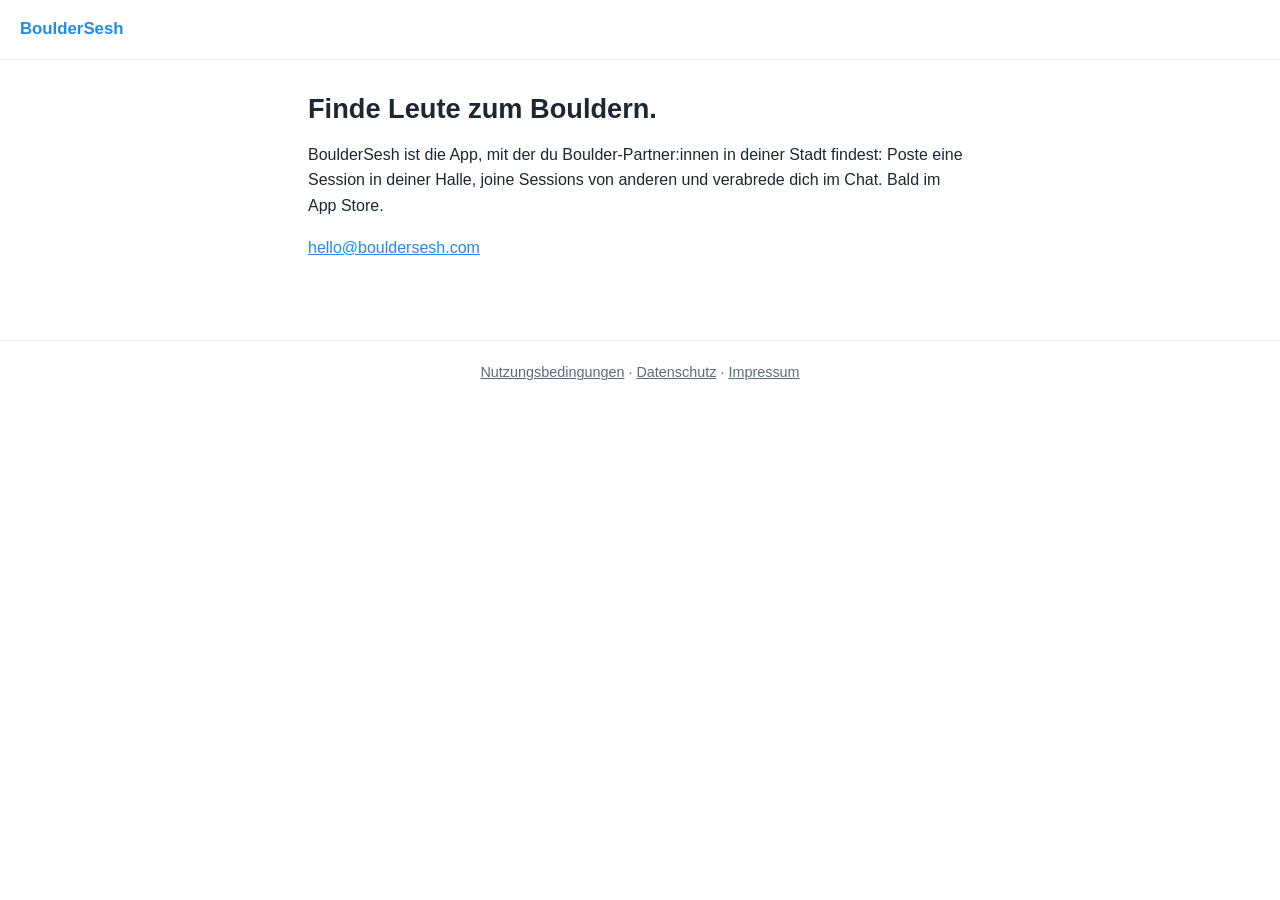
==== index.html @ 6c5e51ca "BoulderSesh Website: Landing + Terms/Privacy/Impressum Quelle: website/-Ordner im (privaten) App-Rep" ====
<!doctype html>
<html lang="de">
<head>
  <meta charset="utf-8">
  <meta name="viewport" content="width=device-width, initial-scale=1">
  <title>BoulderSesh – Finde Leute zum Bouldern</title>
  <meta name="description" content="BoulderSesh ist die App, mit der du Boulder-Partner:innen in deiner Stadt findest: Sessions posten, joinen, quatschen, bouldern.">
  <link rel="stylesheet" href="style.css">
</head>
<body>
  <header class="site"><a href="/">BoulderSesh</a></header>
  <main>
    <h1>Finde Leute zum Bouldern.</h1>
    <p>BoulderSesh ist die App, mit der du Boulder-Partner:innen in deiner Stadt
    findest: Poste eine Session in deiner Halle, joine Sessions von anderen und
    verabrede dich im Chat. Bald im App&nbsp;Store.</p>
    <p><a href="mailto:hello@bouldersesh.com">hello@bouldersesh.com</a></p>
  </main>
  <footer class="site">
    <a href="/terms">Nutzungsbedingungen</a> ·
    <a href="/privacy">Datenschutz</a> ·
    <a href="/impressum">Impressum</a>
  </footer>
</body>
</html>
---- style.css ----
/* BoulderSesh – Rechtstexte & Landing. Bewusst schlicht: schnelle Ladezeit,
   keine externen Ressourcen, lesbar auf dem Handy (Links werden aus der App
   im In-App-Browser geöffnet). */
:root {
  --blue: #208aef;
  --ink: #1c2733;
  --muted: #5b6b7b;
  --bg: #ffffff;
  --rule: #e4eaf0;
}
@media (prefers-color-scheme: dark) {
  :root {
    --ink: #e8eef4;
    --muted: #9fb0c0;
    --bg: #10171f;
    --rule: #263340;
  }
}
* { box-sizing: border-box; }
body {
  margin: 0;
  font-family: -apple-system, BlinkMacSystemFont, "Segoe UI", Roboto, sans-serif;
  color: var(--ink);
  background: var(--bg);
  line-height: 1.6;
}
main {
  max-width: 44rem;
  margin: 0 auto;
  padding: 2rem 1.25rem 4rem;
}
header.site {
  border-bottom: 1px solid var(--rule);
  padding: 1rem 1.25rem;
}
header.site a {
  color: var(--blue);
  text-decoration: none;
  font-weight: 700;
  font-size: 1.05rem;
}
h1 { font-size: 1.7rem; line-height: 1.25; margin: 0 0 0.25rem; }
h2 { font-size: 1.15rem; margin: 2rem 0 0.5rem; }
h3 { font-size: 1rem; margin: 1.5rem 0 0.25rem; }
p.updated { color: var(--muted); font-size: 0.9rem; margin-top: 0; }
a { color: var(--blue); }
ul { padding-left: 1.25rem; }
footer.site {
  border-top: 1px solid var(--rule);
  color: var(--muted);
  font-size: 0.9rem;
  padding: 1.25rem;
  text-align: center;
}
footer.site a { color: var(--muted); }
.placeholder {
  background: rgba(255, 200, 0, 0.25);
  padding: 0 0.2em;
  border-radius: 3px;
}
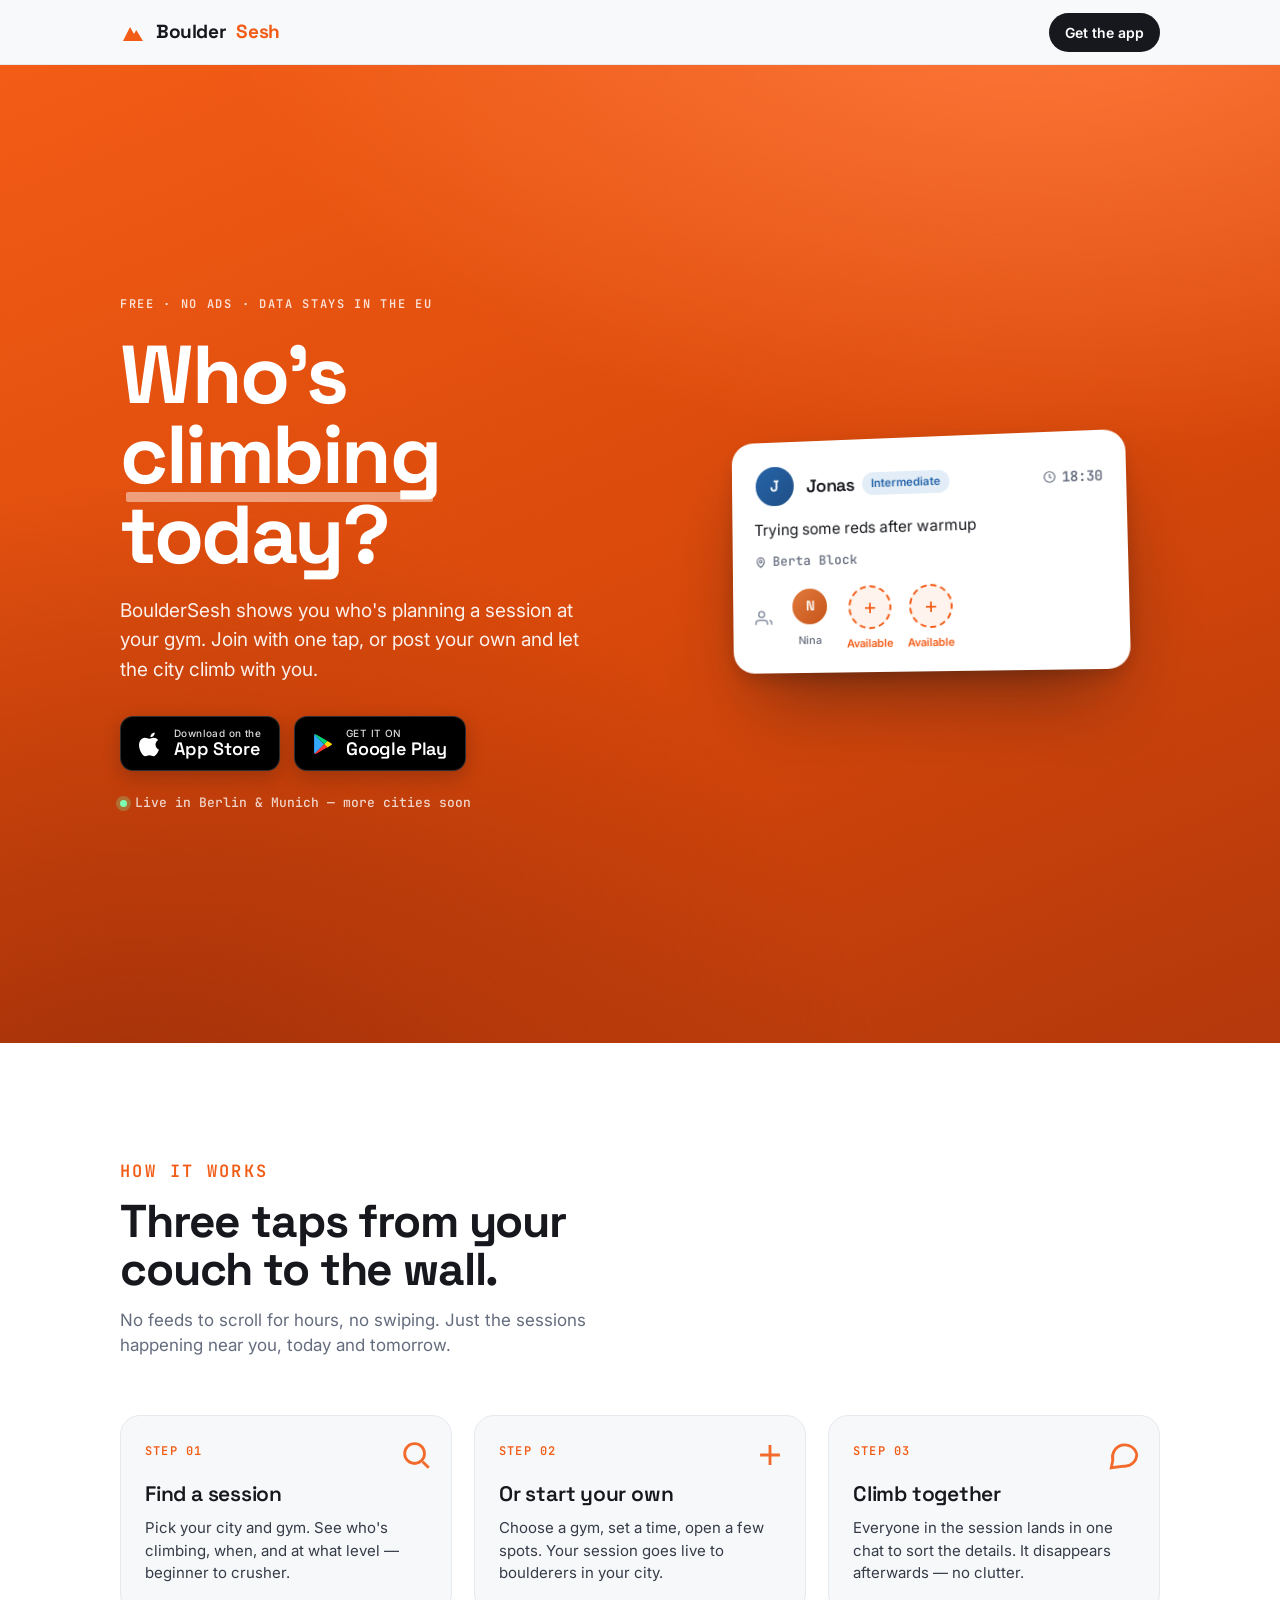
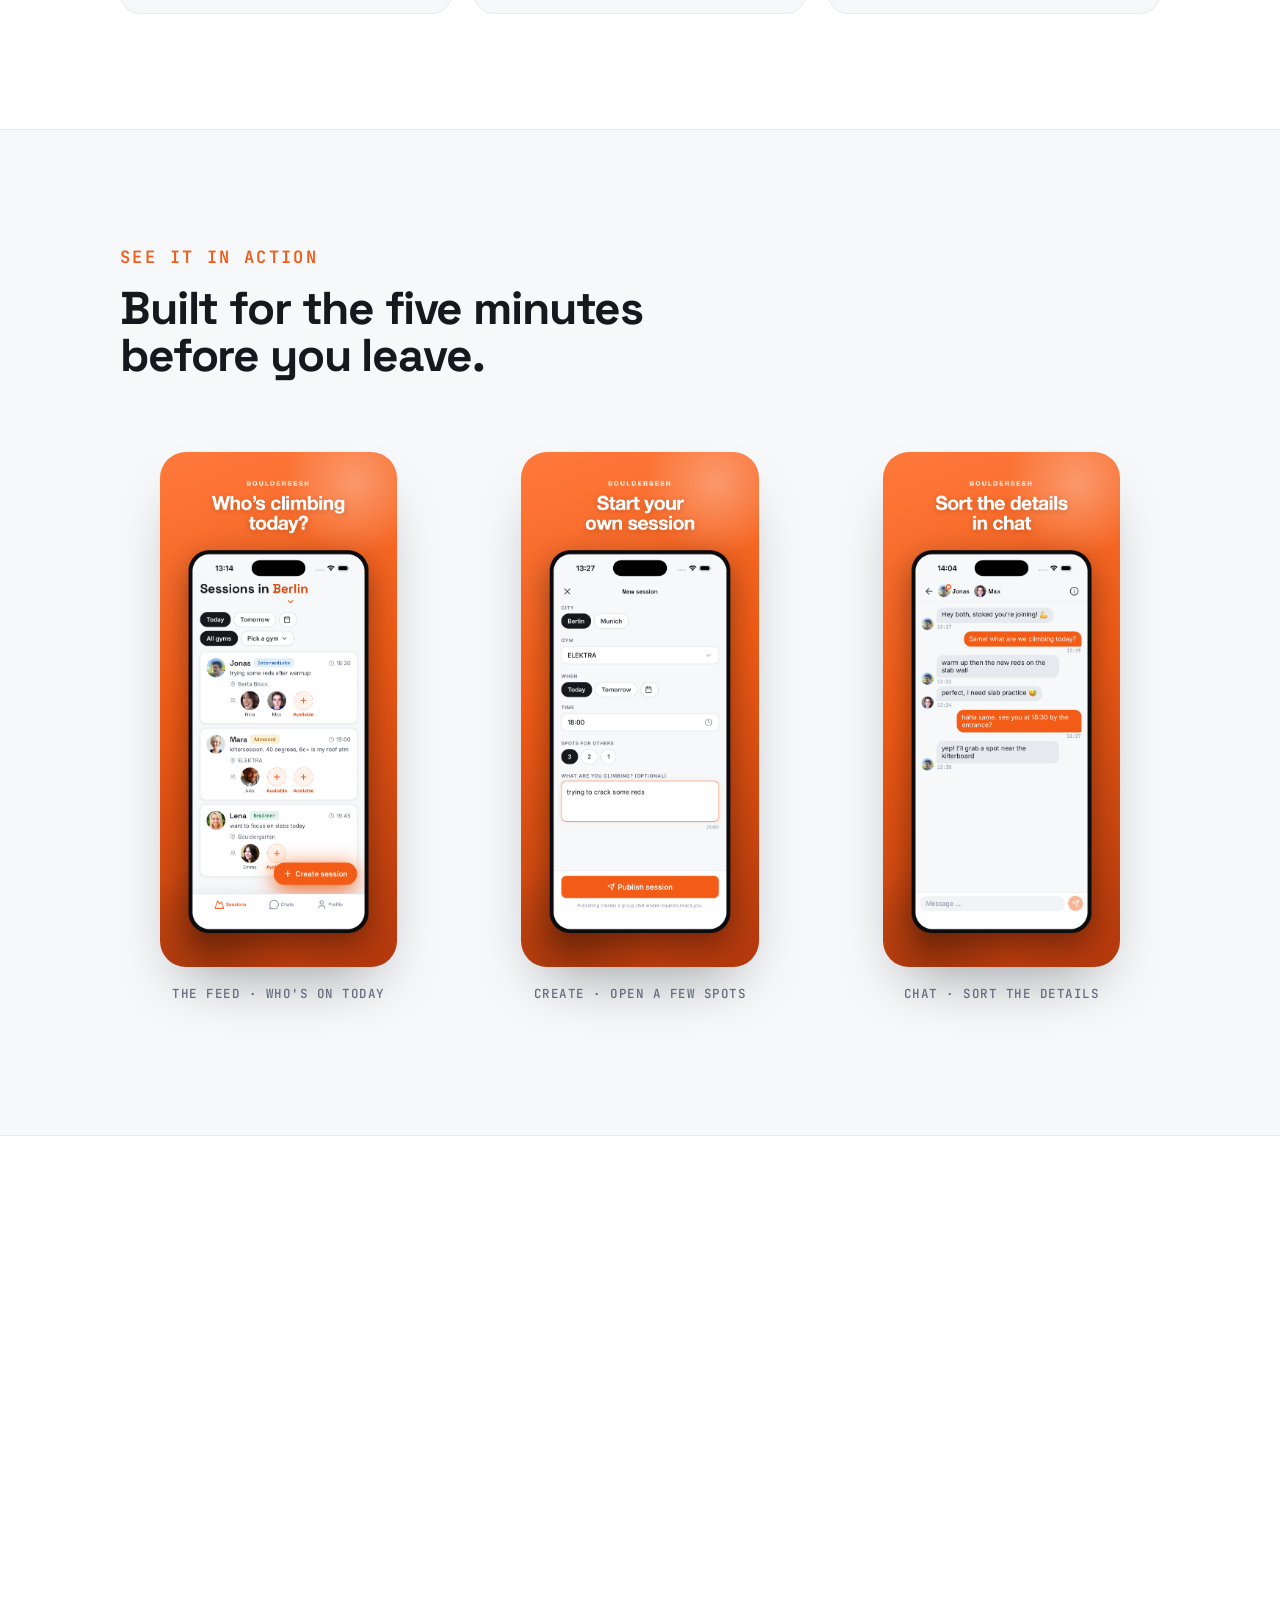
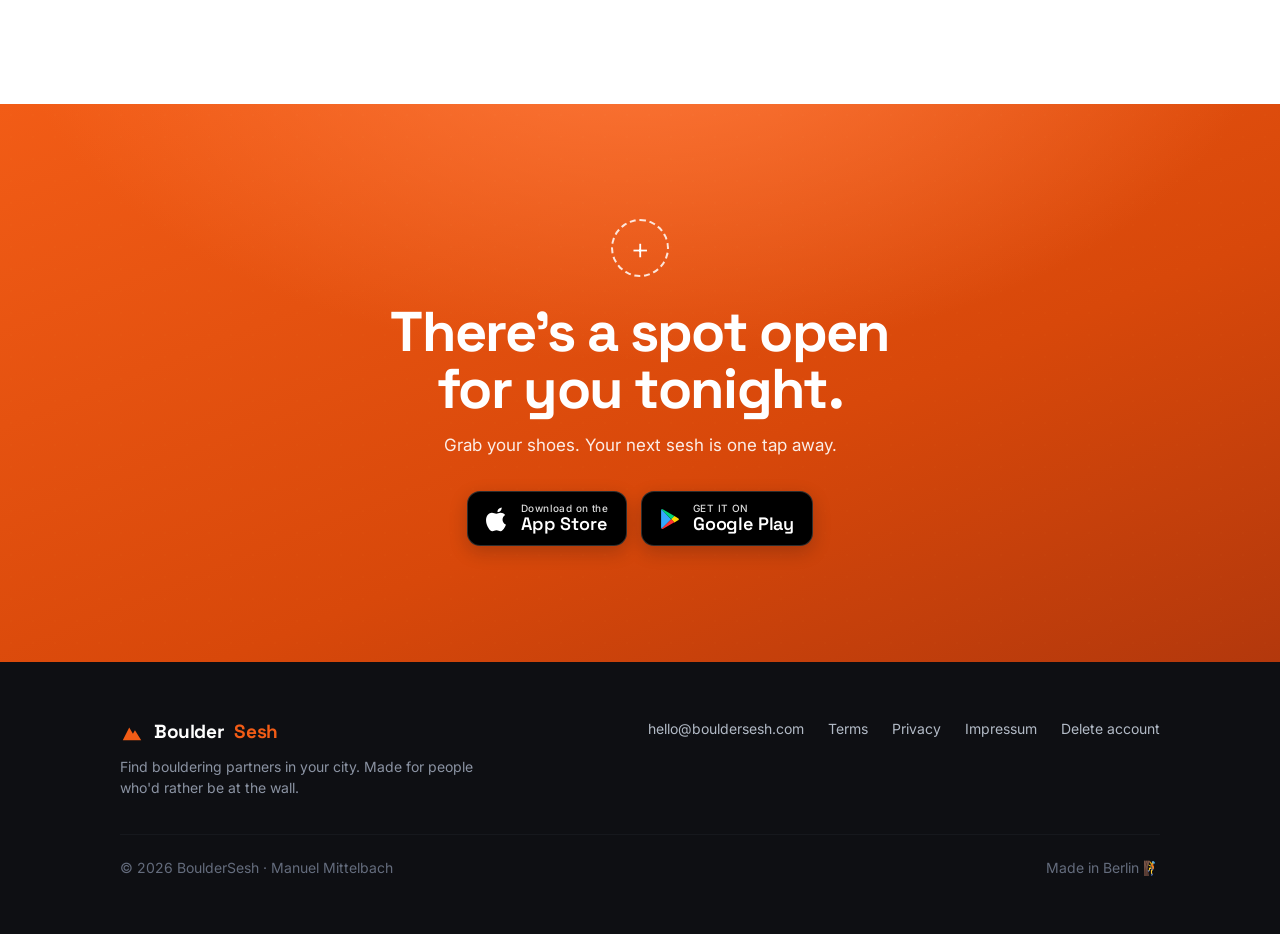
==== commit aecb7328: "feat: neue Landing-Page mit App-Store- & Play-Store-Links Überarbeitete Startseite auf Basis des Bou" ====
--- a/index.html
+++ b/index.html
@@ -1,25 +1,668 @@
 <!doctype html>
-<html lang="de">
+<html lang="en">
 <head>
   <meta charset="utf-8">
   <meta name="viewport" content="width=device-width, initial-scale=1">
-  <title>BoulderSesh – Finde Leute zum Bouldern</title>
-  <meta name="description" content="BoulderSesh ist die App, mit der du Boulder-Partner:innen in deiner Stadt findest: Sessions posten, joinen, quatschen, bouldern.">
-  <link rel="stylesheet" href="style.css">
+  <title>BoulderSesh — Who's climbing today?</title>
+  <meta name="description" content="BoulderSesh connects you with boulderers in your city. See who's climbing at your gym, join with one tap, or start your own session. Free, no ads, data stays in the EU.">
+  <meta name="theme-color" content="#f25c16">
+  <link rel="icon" href="/img/icon.png" type="image/png">
+  <link rel="apple-touch-icon" href="/img/icon.png">
+
+  <!-- Open Graph / social -->
+  <meta property="og:type" content="website">
+  <meta property="og:title" content="BoulderSesh — Who's climbing today?">
+  <meta property="og:description" content="Find bouldering sessions in your city and climb together. Free, no ads, data stays in the EU.">
+  <meta property="og:url" content="https://bouldersesh.com">
+  <meta property="og:image" content="https://bouldersesh.com/img/icon.png">
+  <meta name="twitter:card" content="summary">
+
+  <link rel="preconnect" href="https://fonts.googleapis.com">
+  <link rel="preconnect" href="https://fonts.gstatic.com" crossorigin>
+  <link href="https://fonts.googleapis.com/css2?family=Space+Grotesk:wght@400;500;600;700&family=Inter:wght@400;500;600;700&family=JetBrains+Mono:wght@500;600;700&display=swap" rel="stylesheet">
+
+  <style>
+    /* ======================================================================
+       BoulderSesh — landing page
+       Palette, type and the "open spot" motif are pulled straight from the
+       app's design system (Send Orange + cool graphite Rock neutrals,
+       Space Grotesk / Inter / JetBrains Mono). The signature is the dashed
+       circle — the Available spot in a session — the one that's waiting
+       for you.
+       ====================================================================== */
+
+    :root {
+      /* Brand — Send Orange */
+      --brand:        #f25c16;
+      --brand-hover:  #d8480a;
+      --brand-press:  #b3380c;
+      --brand-soft:   #fff4ed;
+
+      /* Rock neutrals */
+      --rock-0:   #ffffff;
+      --rock-25:  #f7f8fa;
+      --rock-50:  #f1f3f6;
+      --rock-100: #e6e9ee;
+      --rock-200: #d3d8e0;
+      --rock-300: #b2bac6;
+      --rock-400: #8b93a3;
+      --rock-500: #646c7d;
+      --rock-700: #353b47;
+      --rock-900: #16181d;
+      --rock-950: #0e0f13;
+
+      /* Grade bands (used as data, not candy) */
+      --beginner-surface:     #e3f3ec; --beginner-ink:     #1f7a52;
+      --intermediate-surface: #e2edf7; --intermediate-ink: #2664a8;
+      --advanced-surface:     #fde6d6; --advanced-ink:     #b3490f;
+
+      --text-strong: var(--rock-900);
+      --text-body:   var(--rock-700);
+      --text-muted:  var(--rock-500);
+
+      --font-display: "Space Grotesk", system-ui, sans-serif;
+      --font-ui:      "Inter", system-ui, -apple-system, "Segoe UI", Roboto, sans-serif;
+      --font-mono:    "JetBrains Mono", ui-monospace, "SF Mono", Menlo, monospace;
+
+      --maxw: 1120px;
+      --ease: cubic-bezier(.22, 1, .36, 1);
+    }
+
+    * { box-sizing: border-box; }
+
+    html { scroll-behavior: smooth; }
+    @media (prefers-reduced-motion: reduce) { html { scroll-behavior: auto; } }
+
+    body {
+      margin: 0;
+      font-family: var(--font-ui);
+      color: var(--text-body);
+      background: var(--rock-0);
+      line-height: 1.5;
+      overflow-x: hidden;
+      -webkit-font-smoothing: antialiased;
+      text-rendering: optimizeLegibility;
+    }
+
+    a { color: inherit; }
+
+    :focus-visible {
+      outline: 3px solid var(--brand);
+      outline-offset: 3px;
+      border-radius: 4px;
+    }
+
+    .wrap {
+      width: 100%;
+      max-width: var(--maxw);
+      margin-inline: auto;
+      padding-inline: clamp(20px, 5vw, 40px);
+    }
+
+    /* mono eyebrow label */
+    .eyebrow {
+      font-family: var(--font-mono);
+      font-weight: 600;
+      font-size: 12px;
+      letter-spacing: 0.14em;
+      text-transform: uppercase;
+    }
+
+    /* ---------------------------------------------------------------- Header */
+    .site-header {
+      position: sticky; top: 0; z-index: 50;
+      background: rgba(247, 248, 250, 0.82);
+      backdrop-filter: saturate(140%) blur(12px);
+      -webkit-backdrop-filter: saturate(140%) blur(12px);
+      border-bottom: 1px solid var(--rock-100);
+    }
+    .site-header .wrap {
+      display: flex; align-items: center; justify-content: space-between;
+      height: 64px;
+    }
+    .brand-mark {
+      display: inline-flex; align-items: center; gap: 10px;
+      font-family: var(--font-display); font-weight: 700;
+      font-size: 19px; letter-spacing: -0.02em;
+      color: var(--text-strong); text-decoration: none;
+    }
+    .brand-mark svg { display: block; }
+    .brand-mark .sesh { color: var(--brand); }
+    .header-cta {
+      display: inline-flex; align-items: center; gap: 8px;
+      font-family: var(--font-ui); font-weight: 600; font-size: 14px;
+      color: var(--rock-0); background: var(--rock-900);
+      padding: 9px 16px; border-radius: 999px; text-decoration: none;
+      transition: transform .18s var(--ease), background .18s var(--ease);
+    }
+    .header-cta:hover { background: var(--rock-950); transform: translateY(-1px); }
+    @media (max-width: 640px) { .header-cta { display: none; } }
+
+    /* ----------------------------------------------------------------- Hero */
+    .hero {
+      position: relative;
+      color: #fff;
+      overflow: hidden;
+      background:
+        radial-gradient(120% 90% at 82% -10%, #ff7a3c 0%, rgba(255,122,60,0) 55%),
+        radial-gradient(100% 120% at 10% 115%, #a1300a 0%, rgba(161,48,10,0) 60%),
+        linear-gradient(158deg, #f25c16 0%, #d8480a 55%, #b3380c 100%);
+    }
+    /* faint chalk grain */
+    .hero::after {
+      content: ""; position: absolute; inset: 0; pointer-events: none;
+      background-image: radial-gradient(rgba(255,255,255,0.10) 1px, transparent 1.4px);
+      background-size: 22px 22px; opacity: 0.35; mix-blend-mode: soft-light;
+    }
+    .hero .wrap {
+      position: relative; z-index: 1;
+      display: grid; grid-template-columns: 1.05fr 0.95fr; gap: 56px;
+      align-items: center;
+      padding-top: clamp(56px, 8vw, 104px);
+      padding-bottom: clamp(56px, 8vw, 104px);
+    }
+    .hero .wrap > * { min-width: 0; }
+    .hero-eyebrow { color: rgba(255,255,255,0.82); margin-bottom: 22px; }
+    .hero h1 {
+      font-family: var(--font-display); font-weight: 700;
+      font-size: clamp(40px, 10.5vw, 82px); line-height: 0.98;
+      letter-spacing: -0.03em; margin: 0 0 20px;
+      overflow-wrap: break-word;
+    }
+    .hero h1 .u { position: relative; white-space: nowrap; }
+    .hero h1 .u::after {
+      content: ""; position: absolute; left: 2%; right: 2%; bottom: 0.06em;
+      height: 0.12em; background: rgba(255,255,255,0.45); border-radius: 2px;
+    }
+    .hero p.lede {
+      font-size: clamp(16px, 1.5vw, 19px); line-height: 1.55;
+      color: rgba(255,255,255,0.92); max-width: 30rem; margin: 0 0 32px;
+    }
+    .hero .locnote {
+      font-family: var(--font-mono); font-size: 13px; font-weight: 500;
+      color: rgba(255,255,255,0.78); margin-top: 22px;
+      display: inline-flex; align-items: center; gap: 8px;
+    }
+    .hero .locnote::before {
+      content: ""; width: 7px; height: 7px; border-radius: 50%;
+      background: #7CFFB0; box-shadow: 0 0 0 4px rgba(124,255,176,0.25);
+    }
+
+    /* store badges */
+    .badges { display: flex; flex-wrap: wrap; gap: 14px; }
+    .store-badge {
+      display: inline-flex; align-items: center; gap: 11px;
+      background: #000; color: #fff; text-decoration: none;
+      padding: 11px 18px 11px 16px; border-radius: 13px;
+      border: 1px solid rgba(255,255,255,0.18);
+      transition: transform .18s var(--ease), box-shadow .18s var(--ease);
+      box-shadow: 0 6px 18px rgba(14,15,19,0.22);
+    }
+    .store-badge:hover { transform: translateY(-2px); box-shadow: 0 12px 26px rgba(14,15,19,0.3); }
+    .store-badge svg { flex: none; }
+    .store-badge .bt { display: flex; flex-direction: column; line-height: 1.12; text-align: left; }
+    .store-badge .bt small { font-size: 10px; letter-spacing: 0.04em; opacity: 0.86; font-weight: 500; }
+    .store-badge .bt span { font-family: var(--font-display); font-size: 18px; font-weight: 600; letter-spacing: -0.01em; }
+
+    /* --- hero session card (the thesis, recreated from the app) --- */
+    .card-stage { position: relative; perspective: 1400px; }
+    .sesh-card {
+      background: var(--rock-0); color: var(--text-strong);
+      border-radius: 22px; padding: 22px 22px 20px;
+      box-shadow: 0 40px 80px -24px rgba(14,15,19,0.5), 0 8px 24px -8px rgba(14,15,19,0.3);
+      transform: rotateY(-9deg) rotateX(3deg) rotateZ(-1.5deg);
+      transform-style: preserve-3d;
+      border: 1px solid rgba(255,255,255,0.6);
+      width: 100%; max-width: 400px; margin-inline: auto;
+      animation: floatcard 7s var(--ease) infinite;
+    }
+    @keyframes floatcard {
+      0%,100% { transform: rotateY(-9deg) rotateX(3deg) rotateZ(-1.5deg) translateY(0); }
+      50%     { transform: rotateY(-7deg) rotateX(2deg) rotateZ(-1deg) translateY(-12px); }
+    }
+    .sesh-card .top { display: flex; align-items: center; gap: 11px; margin-bottom: 4px; }
+    .avatar {
+      width: 44px; height: 44px; border-radius: 50%; flex: none;
+      display: grid; place-items: center;
+      font-family: var(--font-display); font-weight: 600; font-size: 16px; color: #fff;
+      border: 2px solid var(--rock-0);
+    }
+    .avatar-sm { width: 40px; height: 40px; font-size: 14px; }
+    .av-a { background: linear-gradient(135deg, #2664a8, #1f4e86); }
+    .av-b { background: linear-gradient(135deg, #e07a3c, #c8541a); }
+    .sesh-card .who { display: flex; align-items: center; gap: 8px; flex: 1; min-width: 0; }
+    .sesh-card .who b { font-family: var(--font-display); font-weight: 600; font-size: 18px; letter-spacing: -0.01em; }
+    .grade-pill {
+      font-family: var(--font-ui); font-weight: 600; font-size: 11.5px;
+      padding: 3px 9px; border-radius: 999px; white-space: nowrap;
+    }
+    .grade-intermediate { background: var(--intermediate-surface); color: var(--intermediate-ink); }
+    .sesh-card .time {
+      font-family: var(--font-mono); font-weight: 600; font-size: 14px;
+      color: var(--text-muted); display: inline-flex; align-items: center; gap: 5px;
+    }
+    .sesh-card .note { font-size: 15.5px; color: var(--rock-900); margin: 12px 0 10px; line-height: 1.4; }
+    .sesh-card .gym {
+      font-family: var(--font-mono); font-size: 13px; font-weight: 500; color: var(--text-muted);
+      display: inline-flex; align-items: center; gap: 6px; margin-bottom: 16px;
+    }
+    .roster { display: flex; align-items: flex-start; gap: 16px; }
+    .roster .slot { display: flex; flex-direction: column; align-items: center; gap: 6px; width: 46px; }
+    .roster .slot small { font-size: 11px; color: var(--text-muted); font-weight: 500; }
+    /* the signature: the open spot */
+    .open-spot {
+      width: 44px; height: 44px; border-radius: 50%;
+      border: 2px dashed var(--brand); color: var(--brand);
+      display: grid; place-items: center; font-size: 22px; font-weight: 400;
+      background: var(--brand-soft);
+    }
+    .open-spot.pulse { animation: spotpulse 2.4s var(--ease) infinite; }
+    .roster .slot.open small { color: var(--brand); font-weight: 600; }
+    @keyframes spotpulse {
+      0%,100% { box-shadow: 0 0 0 0 rgba(242,92,22,0.35); }
+      50%     { box-shadow: 0 0 0 9px rgba(242,92,22,0); }
+    }
+    .roster-label { font-size: 12px; color: var(--text-muted); align-self: center; }
+
+    @media (prefers-reduced-motion: reduce) {
+      .sesh-card { animation: none; }
+      .open-spot.pulse { animation: none; }
+    }
+
+    /* ---------------------------------------------------- generic section */
+    section { padding-block: clamp(64px, 9vw, 120px); }
+    .section-head { max-width: 40rem; margin-bottom: clamp(36px, 5vw, 56px); }
+    .section-head .eyebrow { color: var(--brand); margin-bottom: 14px; }
+    .section-head h2 {
+      font-family: var(--font-display); font-weight: 700;
+      font-size: clamp(30px, 4.4vw, 46px); line-height: 1.04;
+      letter-spacing: -0.025em; color: var(--text-strong); margin: 0 0 14px;
+      text-wrap: balance;
+    }
+    .section-head p { font-size: 17px; color: var(--text-muted); margin: 0; max-width: 34rem; }
+
+    /* ---------------------------------------------------- how it works */
+    .steps {
+      display: grid; grid-template-columns: repeat(3, 1fr); gap: 22px;
+    }
+    .step {
+      position: relative; background: var(--rock-25);
+      border: 1px solid var(--rock-100); border-radius: 20px;
+      padding: 26px 24px 28px; overflow: hidden;
+    }
+    .step .num {
+      font-family: var(--font-mono); font-weight: 600; font-size: 12px;
+      letter-spacing: 0.1em; color: var(--brand); margin-bottom: 18px; display: block;
+    }
+    .step h3 {
+      font-family: var(--font-display); font-weight: 600; font-size: 21px;
+      letter-spacing: -0.01em; color: var(--text-strong); margin: 0 0 8px;
+    }
+    .step p { font-size: 15px; color: var(--text-body); margin: 0; line-height: 1.5; }
+    .step .glyph {
+      position: absolute; right: 18px; top: 22px; width: 34px; height: 34px;
+      color: var(--brand); opacity: 0.9;
+    }
+
+    /* ---------------------------------------------------- screenshots */
+    .shots { background: var(--rock-25); border-block: 1px solid var(--rock-100); }
+    .shot-row {
+      display: grid; grid-template-columns: repeat(3, 1fr); gap: clamp(20px, 4vw, 44px);
+      align-items: start;
+    }
+    .shot { text-align: center; }
+    .shot img {
+      width: 100%; height: auto; display: block; border-radius: 26px;
+      box-shadow: 0 30px 60px -24px rgba(14,15,19,0.4);
+    }
+    .shot figcaption {
+      margin-top: 18px; font-family: var(--font-mono); font-size: 12.5px;
+      font-weight: 500; letter-spacing: 0.04em; color: var(--text-muted);
+      text-transform: uppercase;
+    }
+
+    /* ---------------------------------------------------- features */
+    .features { display: grid; grid-template-columns: repeat(4, 1fr); gap: 18px; }
+    .feature {
+      border: 1px solid var(--rock-100); border-radius: 18px; padding: 24px 22px;
+      background: var(--rock-0);
+    }
+    .feature .ico {
+      width: 38px; height: 38px; border-radius: 10px; background: var(--brand-soft);
+      color: var(--brand); display: grid; place-items: center; margin-bottom: 16px;
+    }
+    .feature h3 {
+      font-family: var(--font-display); font-weight: 600; font-size: 16px;
+      color: var(--text-strong); margin: 0 0 6px; letter-spacing: -0.01em;
+    }
+    .feature p { font-size: 13.5px; color: var(--text-muted); margin: 0; line-height: 1.5; }
+
+    /* ---------------------------------------------------- final CTA */
+    .cta {
+      position: relative; overflow: hidden; color: #fff; text-align: center;
+      background:
+        radial-gradient(90% 120% at 50% -20%, #ff7a3c 0%, rgba(255,122,60,0) 55%),
+        linear-gradient(158deg, #f25c16 0%, #d8480a 60%, #b3380c 100%);
+    }
+    .cta::after {
+      content: ""; position: absolute; inset: 0; pointer-events: none;
+      background-image: radial-gradient(rgba(255,255,255,0.10) 1px, transparent 1.4px);
+      background-size: 22px 22px; opacity: 0.3; mix-blend-mode: soft-light;
+    }
+    .cta .wrap { position: relative; z-index: 1; }
+    .cta .spot-badge {
+      width: 58px; height: 58px; margin: 0 auto 26px; border-radius: 50%;
+      border: 2px dashed rgba(255,255,255,0.85); color: #fff;
+      display: grid; place-items: center; font-size: 30px; font-weight: 300;
+      animation: spotpulse-w 2.4s var(--ease) infinite;
+    }
+    @keyframes spotpulse-w {
+      0%,100% { box-shadow: 0 0 0 0 rgba(255,255,255,0.4); }
+      50%     { box-shadow: 0 0 0 12px rgba(255,255,255,0); }
+    }
+    @media (prefers-reduced-motion: reduce) { .cta .spot-badge { animation: none; } }
+    .cta h2 {
+      font-family: var(--font-display); font-weight: 700;
+      font-size: clamp(32px, 5vw, 56px); line-height: 1.02; letter-spacing: -0.03em;
+      margin: 0 auto 16px; max-width: 16ch; text-wrap: balance;
+    }
+    .cta p { font-size: 17px; color: rgba(255,255,255,0.9); margin: 0 auto 32px; max-width: 30rem; }
+    .cta .badges { justify-content: center; }
+
+    /* ---------------------------------------------------- footer */
+    .site-footer {
+      background: var(--rock-950); color: var(--rock-300);
+      padding-block: 56px; font-size: 14px;
+    }
+    .site-footer .wrap {
+      display: flex; flex-wrap: wrap; gap: 28px 48px; justify-content: space-between; align-items: flex-start;
+    }
+    .foot-brand { display: flex; flex-direction: column; gap: 10px; max-width: 24rem; }
+    .foot-brand .brand-mark { color: #fff; }
+    .foot-brand p { margin: 0; color: var(--rock-400); line-height: 1.5; }
+    .foot-links { display: flex; flex-wrap: wrap; gap: 14px 24px; align-items: center; }
+    .foot-links a { color: var(--rock-300); text-decoration: none; }
+    .foot-links a:hover { color: #fff; text-decoration: underline; text-underline-offset: 3px; }
+    .foot-legal { width: 100%; border-top: 1px solid var(--rock-900); padding-top: 22px; margin-top: 8px;
+      display: flex; flex-wrap: wrap; justify-content: space-between; gap: 10px; color: var(--rock-500); }
+    .foot-legal a { color: var(--rock-400); }
+
+    /* ---------------------------------------------------- reveal */
+    .reveal { opacity: 0; transform: translateY(22px); transition: opacity .7s var(--ease), transform .7s var(--ease); }
+    .reveal.in { opacity: 1; transform: none; }
+    @media (prefers-reduced-motion: reduce) { .reveal { opacity: 1; transform: none; transition: none; } }
+
+    /* ---------------------------------------------------- responsive */
+    @media (max-width: 900px) {
+      .hero .wrap { grid-template-columns: 1fr; gap: 48px; }
+      .card-stage { order: 2; }
+      .steps { grid-template-columns: 1fr; }
+      .features { grid-template-columns: repeat(2, 1fr); }
+      .sesh-card { transform: rotateY(0) rotateX(0) rotateZ(0); animation: none; }
+    }
+    @media (max-width: 620px) {
+      .shot-row { grid-template-columns: 1fr; max-width: 320px; margin-inline: auto; gap: 40px; }
+      .features { grid-template-columns: 1fr; }
+      .foot-legal { flex-direction: column; }
+    }
+  </style>
 </head>
 <body>
-  <header class="site"><a href="/">BoulderSesh</a></header>
+
+  <!-- =====================================================================
+       STORE LINKS — paste your App Store URL here (one spot).
+       Play Store is already wired from your package name.
+       ===================================================================== -->
+  <script>
+    window.STORE = {
+      ios: "https://apps.apple.com/de/app/bouldersesh/id6798312634",
+      android: "https://play.google.com/store/apps/details?id=de.manumittelbach.bouldersesh"
+    };
+  </script>
+
+  <header class="site-header">
+    <div class="wrap">
+      <a class="brand-mark" href="/" aria-label="BoulderSesh home">
+        <svg width="26" height="26" viewBox="0 0 26 26" fill="none" aria-hidden="true">
+          <path d="M3 22L10 8l4 7 2.2-4L23 22H3z" fill="#f25c16"/>
+          <path d="M10 8l4 7 2.2-4" stroke="#fff" stroke-width="1.4" stroke-linejoin="round" opacity="0"/>
+        </svg>
+        Boulder<span class="sesh">Sesh</span>
+      </a>
+      <a class="header-cta" href="#get">Get the app</a>
+    </div>
+  </header>
+
+  <!-- ================================================================ HERO -->
   <main>
-    <h1>Finde Leute zum Bouldern.</h1>
-    <p>BoulderSesh ist die App, mit der du Boulder-Partner:innen in deiner Stadt
-    findest: Poste eine Session in deiner Halle, joine Sessions von anderen und
-    verabrede dich im Chat. Bald im App&nbsp;Store.</p>
-    <p><a href="mailto:hello@bouldersesh.com">hello@bouldersesh.com</a></p>
+  <section class="hero" id="top">
+    <div class="wrap">
+      <div class="hero-copy">
+        <p class="eyebrow hero-eyebrow">Free · No ads · Data stays in the EU</p>
+        <h1>Who's <span class="u">climbing</span><br>today?</h1>
+        <p class="lede">
+          BoulderSesh shows you who's planning a session at your gym.
+          Join with one tap, or post your own and let the city climb with you.
+        </p>
+        <div class="badges" id="get">
+          <a class="store-badge" data-store="ios" href="#" aria-label="Download on the App Store">
+            <svg width="26" height="26" viewBox="0 0 24 24" fill="#fff" aria-hidden="true"><path d="M16.37 1.43c.06 1.06-.34 2.08-1 2.84-.69.8-1.83 1.42-2.93 1.33-.08-1.04.4-2.1 1.04-2.78.7-.78 1.92-1.36 2.89-1.39zM20.3 17.4c-.5 1.17-.75 1.69-1.4 2.72-.9 1.44-2.17 3.24-3.75 3.25-1.4.01-1.76-.92-3.67-.9-1.9.01-2.3.92-3.7.9-1.58-.02-2.78-1.64-3.68-3.08-2.52-4.02-2.78-8.73-1.23-11.24 1.1-1.78 2.83-2.82 4.46-2.82 1.66 0 2.7.92 4.08.92 1.33 0 2.14-.92 4.06-.92 1.45 0 2.99.8 4.08 2.17-3.59 1.98-3 7.14.42 8.72z"/></svg>
+            <span class="bt"><small>Download on the</small><span>App Store</span></span>
+          </a>
+          <a class="store-badge" data-store="android" href="#" aria-label="Get it on Google Play">
+            <svg width="24" height="26" viewBox="0 0 24 24" aria-hidden="true">
+              <path d="M3.6 2.3c-.3.3-.5.8-.5 1.4v16.6c0 .6.2 1.1.5 1.4l.1.1 9.3-9.3v-.2L3.6 2.3z" fill="#34A9FF"/>
+              <path d="M16.3 15.4l-3.1-3.1v-.2l3.1-3.1.1.04 3.7 2.1c1.05.6 1.05 1.58 0 2.18l-3.7 2.1-.1.03z" fill="#FFD900"/>
+              <path d="M16.4 15.37l-3.2-3.2L3.6 21.7c.35.37.9.4 1.55.04l11.25-6.4z" fill="#FF3333"/>
+              <path d="M16.4 8.93L5.15 2.56C4.5 2.2 3.95 2.23 3.6 2.6l9.6 9.57 3.2-3.2z" fill="#00D679"/>
+            </svg>
+            <span class="bt"><small>GET IT ON</small><span>Google Play</span></span>
+          </a>
+        </div>
+        <p class="locnote">Live in Berlin &amp; Munich — more cities soon</p>
+      </div>
+
+      <!-- recreated session card = the thesis -->
+      <div class="card-stage">
+        <article class="sesh-card" aria-label="Example session: Jonas at Berta Block, 18:30, one spot open">
+          <div class="top">
+            <span class="avatar av-a" aria-hidden="true">J</span>
+            <div class="who">
+              <b>Jonas</b>
+              <span class="grade-pill grade-intermediate">Intermediate</span>
+            </div>
+            <span class="time">
+              <svg width="14" height="14" viewBox="0 0 24 24" fill="none" stroke="currentColor" stroke-width="2"><circle cx="12" cy="12" r="9"/><path d="M12 7v5l3 2"/></svg>
+              18:30
+            </span>
+          </div>
+          <p class="note">Trying some reds after warmup</p>
+          <div class="gym">
+            <svg width="13" height="13" viewBox="0 0 24 24" fill="none" stroke="currentColor" stroke-width="2"><path d="M12 21s-7-5.6-7-11a7 7 0 1114 0c0 5.4-7 11-7 11z"/><circle cx="12" cy="10" r="2.5"/></svg>
+            Berta Block
+          </div>
+          <div class="roster">
+            <span class="roster-label" aria-hidden="true">
+              <svg width="18" height="18" viewBox="0 0 24 24" fill="none" stroke="var(--rock-400)" stroke-width="2"><path d="M17 21v-2a4 4 0 00-4-4H5a4 4 0 00-4 4v2"/><circle cx="9" cy="7" r="4"/><path d="M23 21v-2a4 4 0 00-3-3.87"/></svg>
+            </span>
+            <div class="slot">
+              <span class="avatar avatar-sm av-b" aria-hidden="true">N</span>
+              <small>Nina</small>
+            </div>
+            <div class="slot open">
+              <span class="open-spot pulse">+</span>
+              <small>Available</small>
+            </div>
+            <div class="slot open">
+              <span class="open-spot pulse" style="animation-delay:.6s">+</span>
+              <small>Available</small>
+            </div>
+          </div>
+        </article>
+      </div>
+    </div>
+  </section>
+
+  <!-- ======================================================== HOW IT WORKS -->
+  <section class="how">
+    <div class="wrap">
+      <div class="section-head reveal">
+        <p class="eyebrow">How it works</p>
+        <h2>Three taps from your couch to the wall.</h2>
+        <p>No feeds to scroll for hours, no swiping. Just the sessions happening near you, today and tomorrow.</p>
+      </div>
+      <div class="steps">
+        <div class="step reveal">
+          <span class="num">STEP 01</span>
+          <svg class="glyph" viewBox="0 0 24 24" fill="none" stroke="currentColor" stroke-width="2"><circle cx="11" cy="11" r="7"/><path d="M21 21l-4.3-4.3"/></svg>
+          <h3>Find a session</h3>
+          <p>Pick your city and gym. See who's climbing, when, and at what level — beginner to crusher.</p>
+        </div>
+        <div class="step reveal">
+          <span class="num">STEP 02</span>
+          <svg class="glyph" viewBox="0 0 24 24" fill="none" stroke="currentColor" stroke-width="2"><path d="M12 5v14M5 12h14"/></svg>
+          <h3>Or start your own</h3>
+          <p>Choose a gym, set a time, open a few spots. Your session goes live to boulderers in your city.</p>
+        </div>
+        <div class="step reveal">
+          <span class="num">STEP 03</span>
+          <svg class="glyph" viewBox="0 0 24 24" fill="none" stroke="currentColor" stroke-width="2"><path d="M21 11.5a8.4 8.4 0 01-9 8.4L3 21l1.1-5.5A8.4 8.4 0 1121 11.5z"/></svg>
+          <h3>Climb together</h3>
+          <p>Everyone in the session lands in one chat to sort the details. It disappears afterwards — no clutter.</p>
+        </div>
+      </div>
+    </div>
+  </section>
+
+  <!-- ========================================================= SCREENSHOTS -->
+  <section class="shots">
+    <div class="wrap">
+      <div class="section-head reveal">
+        <p class="eyebrow">See it in action</p>
+        <h2>Built for the five minutes before you leave.</h2>
+      </div>
+      <div class="shot-row">
+        <figure class="shot reveal">
+          <img src="/img/screens/feed.png" alt="BoulderSesh sessions feed showing climbers Jonas, Mara and Lena with open spots at Berlin gyms" loading="lazy">
+          <figcaption>The feed · who's on today</figcaption>
+        </figure>
+        <figure class="shot reveal">
+          <img src="/img/screens/create.png" alt="BoulderSesh new-session screen: pick a city, gym, time and how many spots to open" loading="lazy">
+          <figcaption>Create · open a few spots</figcaption>
+        </figure>
+        <figure class="shot reveal">
+          <img src="/img/screens/chat.png" alt="BoulderSesh session chat between Jonas and Max sorting out when and where to meet" loading="lazy">
+          <figcaption>Chat · sort the details</figcaption>
+        </figure>
+      </div>
+    </div>
+  </section>
+
+  <!-- ============================================================ FEATURES -->
+  <section class="why">
+    <div class="wrap">
+      <div class="section-head reveal">
+        <p class="eyebrow">The fine print, up front</p>
+        <h2>Quiet by design.</h2>
+      </div>
+      <div class="features">
+        <div class="feature reveal">
+          <div class="ico"><svg width="20" height="20" viewBox="0 0 24 24" fill="none" stroke="currentColor" stroke-width="2"><path d="M20 6L9 17l-5-5"/></svg></div>
+          <h3>Free, no ads</h3>
+          <p>No subscriptions, no banners, nothing to upsell. It's just the app.</p>
+        </div>
+        <div class="feature reveal">
+          <div class="ico"><svg width="20" height="20" viewBox="0 0 24 24" fill="none" stroke="currentColor" stroke-width="2"><path d="M21 15a2 2 0 01-2 2H7l-4 4V5a2 2 0 012-2h14a2 2 0 012 2z"/></svg></div>
+          <h3>Chats disappear</h3>
+          <p>Session chats clear out after the session. No endless threads, no noise.</p>
+        </div>
+        <div class="feature reveal">
+          <div class="ico"><svg width="20" height="20" viewBox="0 0 24 24" fill="none" stroke="currentColor" stroke-width="2"><path d="M12 22s8-4 8-10V5l-8-3-8 3v7c0 6 8 10 8 10z"/></svg></div>
+          <h3>Data stays in the EU</h3>
+          <p>No tracking, no ad IDs, no selling your data. Hosted in the EU.</p>
+        </div>
+        <div class="feature reveal">
+          <div class="ico"><svg width="20" height="20" viewBox="0 0 24 24" fill="none" stroke="currentColor" stroke-width="2"><circle cx="12" cy="8" r="4"/><path d="M4 21a8 8 0 0116 0"/></svg></div>
+          <h3>Every level welcome</h3>
+          <p>Set your grade so others know what to expect — first-timer to crusher.</p>
+        </div>
+      </div>
+    </div>
+  </section>
+
+  <!-- ============================================================= CTA -->
+  <section class="cta">
+    <div class="wrap">
+      <div class="reveal">
+        <div class="spot-badge" aria-hidden="true">+</div>
+        <h2>There's a spot open for you tonight.</h2>
+        <p>Grab your shoes. Your next sesh is one tap away.</p>
+        <div class="badges">
+          <a class="store-badge" data-store="ios" href="#" aria-label="Download on the App Store">
+            <svg width="26" height="26" viewBox="0 0 24 24" fill="#fff" aria-hidden="true"><path d="M16.37 1.43c.06 1.06-.34 2.08-1 2.84-.69.8-1.83 1.42-2.93 1.33-.08-1.04.4-2.1 1.04-2.78.7-.78 1.92-1.36 2.89-1.39zM20.3 17.4c-.5 1.17-.75 1.69-1.4 2.72-.9 1.44-2.17 3.24-3.75 3.25-1.4.01-1.76-.92-3.67-.9-1.9.01-2.3.92-3.7.9-1.58-.02-2.78-1.64-3.68-3.08-2.52-4.02-2.78-8.73-1.23-11.24 1.1-1.78 2.83-2.82 4.46-2.82 1.66 0 2.7.92 4.08.92 1.33 0 2.14-.92 4.06-.92 1.45 0 2.99.8 4.08 2.17-3.59 1.98-3 7.14.42 8.72z"/></svg>
+            <span class="bt"><small>Download on the</small><span>App Store</span></span>
+          </a>
+          <a class="store-badge" data-store="android" href="#" aria-label="Get it on Google Play">
+            <svg width="24" height="26" viewBox="0 0 24 24" aria-hidden="true">
+              <path d="M3.6 2.3c-.3.3-.5.8-.5 1.4v16.6c0 .6.2 1.1.5 1.4l.1.1 9.3-9.3v-.2L3.6 2.3z" fill="#34A9FF"/>
+              <path d="M16.3 15.4l-3.1-3.1v-.2l3.1-3.1.1.04 3.7 2.1c1.05.6 1.05 1.58 0 2.18l-3.7 2.1-.1.03z" fill="#FFD900"/>
+              <path d="M16.4 15.37l-3.2-3.2L3.6 21.7c.35.37.9.4 1.55.04l11.25-6.4z" fill="#FF3333"/>
+              <path d="M16.4 8.93L5.15 2.56C4.5 2.2 3.95 2.23 3.6 2.6l9.6 9.57 3.2-3.2z" fill="#00D679"/>
+            </svg>
+            <span class="bt"><small>GET IT ON</small><span>Google Play</span></span>
+          </a>
+        </div>
+      </div>
+    </div>
+  </section>
   </main>
-  <footer class="site">
-    <a href="/terms">Nutzungsbedingungen</a> ·
-    <a href="/privacy">Datenschutz</a> ·
-    <a href="/impressum">Impressum</a>
+
+  <!-- ============================================================== FOOTER -->
+  <footer class="site-footer">
+    <div class="wrap">
+      <div class="foot-brand">
+        <a class="brand-mark" href="/" aria-label="BoulderSesh home">
+          <svg width="24" height="24" viewBox="0 0 26 26" fill="none" aria-hidden="true"><path d="M3 22L10 8l4 7 2.2-4L23 22H3z" fill="#f25c16"/></svg>
+          Boulder<span class="sesh">Sesh</span>
+        </a>
+        <p>Find bouldering partners in your city. Made for people who'd rather be at the wall.</p>
+      </div>
+      <nav class="foot-links" aria-label="Footer">
+        <a href="mailto:hello@bouldersesh.com">hello@bouldersesh.com</a>
+        <a href="/terms">Terms</a>
+        <a href="/privacy">Privacy</a>
+        <a href="/impressum">Impressum</a>
+        <a href="/delete-account">Delete account</a>
+      </nav>
+      <div class="foot-legal">
+        <span>© 2026 BoulderSesh · Manuel Mittelbach</span>
+        <span>Made in Berlin 🧗</span>
+      </div>
+    </div>
   </footer>
+
+  <script>
+    // Wire every store button from the single STORE config above.
+    (function () {
+      var map = window.STORE || {};
+      document.querySelectorAll('[data-store]').forEach(function (a) {
+        var url = map[a.getAttribute('data-store')];
+        if (url) { a.setAttribute('href', url); a.setAttribute('target', '_blank'); a.setAttribute('rel', 'noopener'); }
+      });
+
+      // Scroll reveal
+      var items = document.querySelectorAll('.reveal');
+      if (!('IntersectionObserver' in window) || matchMedia('(prefers-reduced-motion: reduce)').matches) {
+        items.forEach(function (el) { el.classList.add('in'); });
+        return;
+      }
+      var io = new IntersectionObserver(function (entries) {
+        entries.forEach(function (e) {
+          if (e.isIntersecting) { e.target.classList.add('in'); io.unobserve(e.target); }
+        });
+      }, { threshold: 0.12, rootMargin: '0px 0px -8% 0px' });
+      items.forEach(function (el) { io.observe(el); });
+    })();
+  </script>
 </body>
 </html>
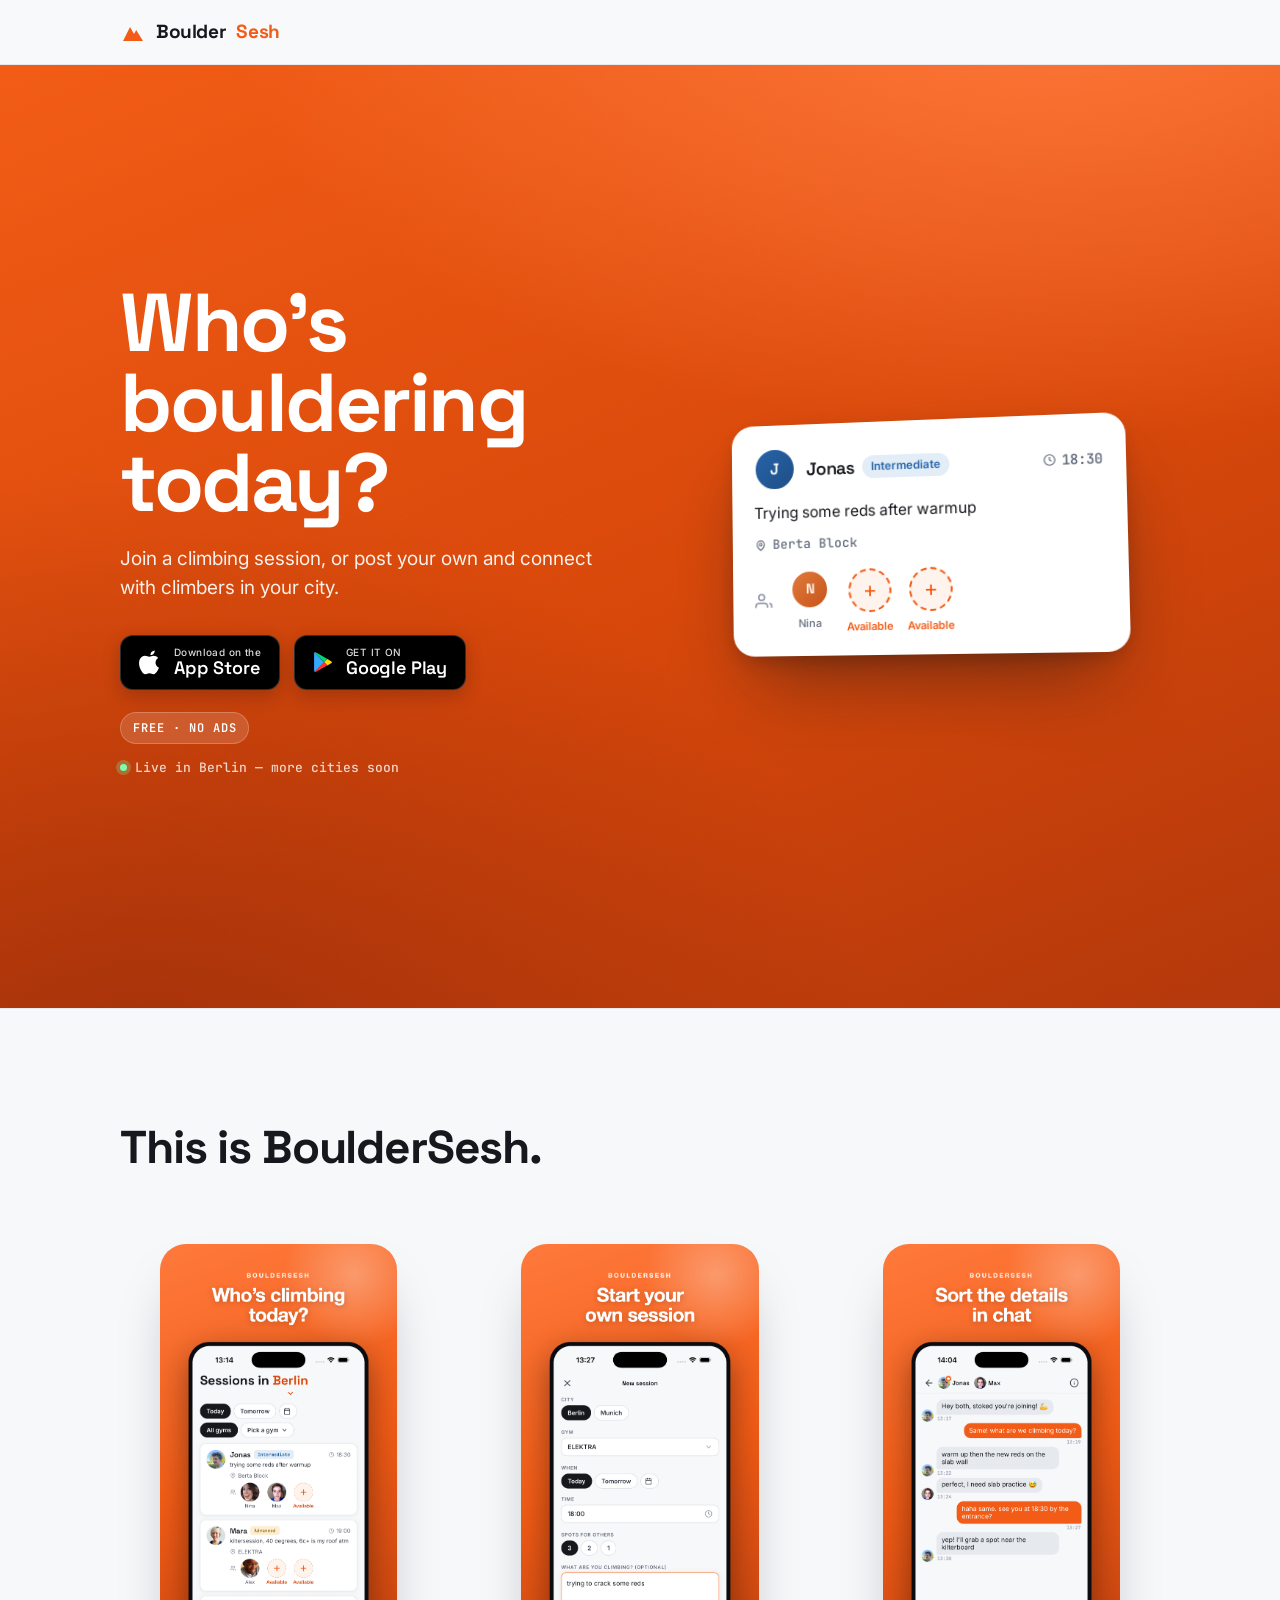
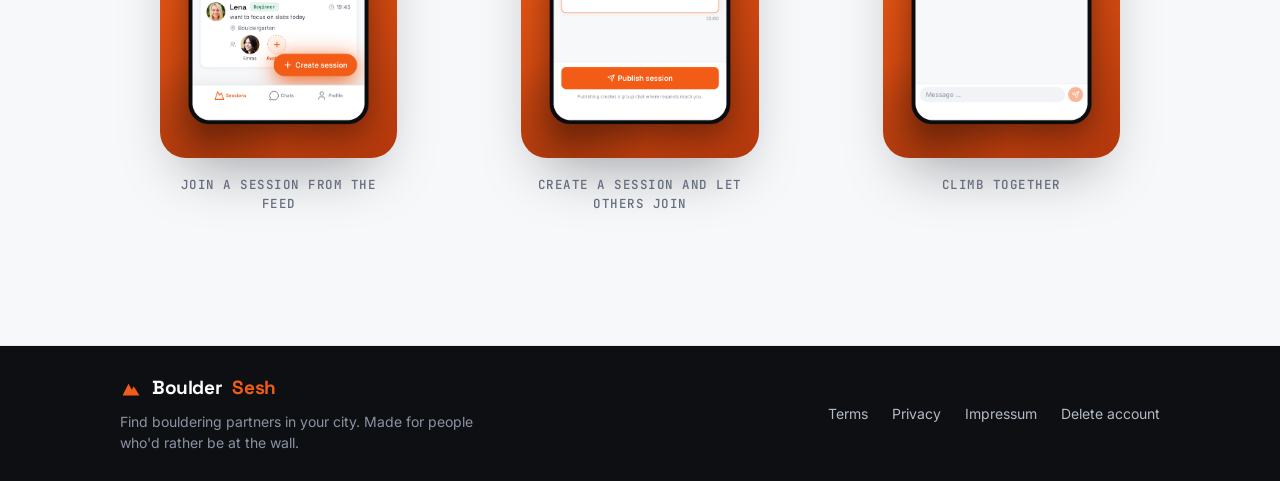
==== commit 946e8bc8: "refactor: Landing entschlackt, Header/Footer seitenübergreifend vereinheitlicht - Sektionen 'How it " ====
--- a/index.html
+++ b/index.html
@@ -1,28 +1,32 @@
 <!doctype html>
 <html lang="en">
+
 <head>
-  <meta charset="utf-8">
-  <meta name="viewport" content="width=device-width, initial-scale=1">
-  <title>BoulderSesh — Who's climbing today?</title>
-  <meta name="description" content="BoulderSesh connects you with boulderers in your city. See who's climbing at your gym, join with one tap, or start your own session. Free, no ads, data stays in the EU.">
-  <meta name="theme-color" content="#f25c16">
-  <link rel="icon" href="/img/icon.png" type="image/png">
-  <link rel="apple-touch-icon" href="/img/icon.png">
-
-  <!-- Open Graph / social -->
-  <meta property="og:type" content="website">
-  <meta property="og:title" content="BoulderSesh — Who's climbing today?">
-  <meta property="og:description" content="Find bouldering sessions in your city and climb together. Free, no ads, data stays in the EU.">
-  <meta property="og:url" content="https://bouldersesh.com">
-  <meta property="og:image" content="https://bouldersesh.com/img/icon.png">
-  <meta name="twitter:card" content="summary">
-
-  <link rel="preconnect" href="https://fonts.googleapis.com">
-  <link rel="preconnect" href="https://fonts.gstatic.com" crossorigin>
-  <link href="https://fonts.googleapis.com/css2?family=Space+Grotesk:wght@400;500;600;700&family=Inter:wght@400;500;600;700&family=JetBrains+Mono:wght@500;600;700&display=swap" rel="stylesheet">
-
-  <style>
-    /* ======================================================================
+	<meta charset="utf-8">
+	<meta name="viewport" content="width=device-width, initial-scale=1">
+	<title>BoulderSesh — Who's climbing today?</title>
+	<meta name="description"
+		content="BoulderSesh connects you with boulderers in your city. See who's climbing at your gym, join with one tap, or start your own session. Free, no ads.">
+	<meta name="theme-color" content="#f25c16">
+	<link rel="icon" href="/img/icon.png" type="image/png">
+	<link rel="apple-touch-icon" href="/img/icon.png">
+
+	<!-- Open Graph / social -->
+	<meta property="og:type" content="website">
+	<meta property="og:title" content="BoulderSesh — Who's climbing today?">
+	<meta property="og:description" content="Find bouldering sessions in your city and climb together. Free, no ads.">
+	<meta property="og:url" content="https://bouldersesh.com">
+	<meta property="og:image" content="https://bouldersesh.com/img/icon.png">
+	<meta name="twitter:card" content="summary">
+
+	<link rel="preconnect" href="https://fonts.googleapis.com">
+	<link rel="preconnect" href="https://fonts.gstatic.com" crossorigin>
+	<link
+		href="https://fonts.googleapis.com/css2?family=Space+Grotesk:wght@400;500;600;700&family=Inter:wght@400;500;600;700&family=JetBrains+Mono:wght@500;600;700&display=swap"
+		rel="stylesheet">
+
+	<style>
+		/* ======================================================================
        BoulderSesh — landing page
        Palette, type and the "open spot" motif are pulled straight from the
        app's design system (Send Orange + cool graphite Rock neutrals,
@@ -31,638 +35,1055 @@
        for you.
        ====================================================================== */
 
-    :root {
-      /* Brand — Send Orange */
-      --brand:        #f25c16;
-      --brand-hover:  #d8480a;
-      --brand-press:  #b3380c;
-      --brand-soft:   #fff4ed;
-
-      /* Rock neutrals */
-      --rock-0:   #ffffff;
-      --rock-25:  #f7f8fa;
-      --rock-50:  #f1f3f6;
-      --rock-100: #e6e9ee;
-      --rock-200: #d3d8e0;
-      --rock-300: #b2bac6;
-      --rock-400: #8b93a3;
-      --rock-500: #646c7d;
-      --rock-700: #353b47;
-      --rock-900: #16181d;
-      --rock-950: #0e0f13;
-
-      /* Grade bands (used as data, not candy) */
-      --beginner-surface:     #e3f3ec; --beginner-ink:     #1f7a52;
-      --intermediate-surface: #e2edf7; --intermediate-ink: #2664a8;
-      --advanced-surface:     #fde6d6; --advanced-ink:     #b3490f;
-
-      --text-strong: var(--rock-900);
-      --text-body:   var(--rock-700);
-      --text-muted:  var(--rock-500);
-
-      --font-display: "Space Grotesk", system-ui, sans-serif;
-      --font-ui:      "Inter", system-ui, -apple-system, "Segoe UI", Roboto, sans-serif;
-      --font-mono:    "JetBrains Mono", ui-monospace, "SF Mono", Menlo, monospace;
-
-      --maxw: 1120px;
-      --ease: cubic-bezier(.22, 1, .36, 1);
-    }
-
-    * { box-sizing: border-box; }
-
-    html { scroll-behavior: smooth; }
-    @media (prefers-reduced-motion: reduce) { html { scroll-behavior: auto; } }
-
-    body {
-      margin: 0;
-      font-family: var(--font-ui);
-      color: var(--text-body);
-      background: var(--rock-0);
-      line-height: 1.5;
-      overflow-x: hidden;
-      -webkit-font-smoothing: antialiased;
-      text-rendering: optimizeLegibility;
-    }
-
-    a { color: inherit; }
-
-    :focus-visible {
-      outline: 3px solid var(--brand);
-      outline-offset: 3px;
-      border-radius: 4px;
-    }
-
-    .wrap {
-      width: 100%;
-      max-width: var(--maxw);
-      margin-inline: auto;
-      padding-inline: clamp(20px, 5vw, 40px);
-    }
-
-    /* mono eyebrow label */
-    .eyebrow {
-      font-family: var(--font-mono);
-      font-weight: 600;
-      font-size: 12px;
-      letter-spacing: 0.14em;
-      text-transform: uppercase;
-    }
-
-    /* ---------------------------------------------------------------- Header */
-    .site-header {
-      position: sticky; top: 0; z-index: 50;
-      background: rgba(247, 248, 250, 0.82);
-      backdrop-filter: saturate(140%) blur(12px);
-      -webkit-backdrop-filter: saturate(140%) blur(12px);
-      border-bottom: 1px solid var(--rock-100);
-    }
-    .site-header .wrap {
-      display: flex; align-items: center; justify-content: space-between;
-      height: 64px;
-    }
-    .brand-mark {
-      display: inline-flex; align-items: center; gap: 10px;
-      font-family: var(--font-display); font-weight: 700;
-      font-size: 19px; letter-spacing: -0.02em;
-      color: var(--text-strong); text-decoration: none;
-    }
-    .brand-mark svg { display: block; }
-    .brand-mark .sesh { color: var(--brand); }
-    .header-cta {
-      display: inline-flex; align-items: center; gap: 8px;
-      font-family: var(--font-ui); font-weight: 600; font-size: 14px;
-      color: var(--rock-0); background: var(--rock-900);
-      padding: 9px 16px; border-radius: 999px; text-decoration: none;
-      transition: transform .18s var(--ease), background .18s var(--ease);
-    }
-    .header-cta:hover { background: var(--rock-950); transform: translateY(-1px); }
-    @media (max-width: 640px) { .header-cta { display: none; } }
-
-    /* ----------------------------------------------------------------- Hero */
-    .hero {
-      position: relative;
-      color: #fff;
-      overflow: hidden;
-      background:
-        radial-gradient(120% 90% at 82% -10%, #ff7a3c 0%, rgba(255,122,60,0) 55%),
-        radial-gradient(100% 120% at 10% 115%, #a1300a 0%, rgba(161,48,10,0) 60%),
-        linear-gradient(158deg, #f25c16 0%, #d8480a 55%, #b3380c 100%);
-    }
-    /* faint chalk grain */
-    .hero::after {
-      content: ""; position: absolute; inset: 0; pointer-events: none;
-      background-image: radial-gradient(rgba(255,255,255,0.10) 1px, transparent 1.4px);
-      background-size: 22px 22px; opacity: 0.35; mix-blend-mode: soft-light;
-    }
-    .hero .wrap {
-      position: relative; z-index: 1;
-      display: grid; grid-template-columns: 1.05fr 0.95fr; gap: 56px;
-      align-items: center;
-      padding-top: clamp(56px, 8vw, 104px);
-      padding-bottom: clamp(56px, 8vw, 104px);
-    }
-    .hero .wrap > * { min-width: 0; }
-    .hero-eyebrow { color: rgba(255,255,255,0.82); margin-bottom: 22px; }
-    .hero h1 {
-      font-family: var(--font-display); font-weight: 700;
-      font-size: clamp(40px, 10.5vw, 82px); line-height: 0.98;
-      letter-spacing: -0.03em; margin: 0 0 20px;
-      overflow-wrap: break-word;
-    }
-    .hero h1 .u { position: relative; white-space: nowrap; }
-    .hero h1 .u::after {
-      content: ""; position: absolute; left: 2%; right: 2%; bottom: 0.06em;
-      height: 0.12em; background: rgba(255,255,255,0.45); border-radius: 2px;
-    }
-    .hero p.lede {
-      font-size: clamp(16px, 1.5vw, 19px); line-height: 1.55;
-      color: rgba(255,255,255,0.92); max-width: 30rem; margin: 0 0 32px;
-    }
-    .hero .locnote {
-      font-family: var(--font-mono); font-size: 13px; font-weight: 500;
-      color: rgba(255,255,255,0.78); margin-top: 22px;
-      display: inline-flex; align-items: center; gap: 8px;
-    }
-    .hero .locnote::before {
-      content: ""; width: 7px; height: 7px; border-radius: 50%;
-      background: #7CFFB0; box-shadow: 0 0 0 4px rgba(124,255,176,0.25);
-    }
-
-    /* store badges */
-    .badges { display: flex; flex-wrap: wrap; gap: 14px; }
-    .store-badge {
-      display: inline-flex; align-items: center; gap: 11px;
-      background: #000; color: #fff; text-decoration: none;
-      padding: 11px 18px 11px 16px; border-radius: 13px;
-      border: 1px solid rgba(255,255,255,0.18);
-      transition: transform .18s var(--ease), box-shadow .18s var(--ease);
-      box-shadow: 0 6px 18px rgba(14,15,19,0.22);
-    }
-    .store-badge:hover { transform: translateY(-2px); box-shadow: 0 12px 26px rgba(14,15,19,0.3); }
-    .store-badge svg { flex: none; }
-    .store-badge .bt { display: flex; flex-direction: column; line-height: 1.12; text-align: left; }
-    .store-badge .bt small { font-size: 10px; letter-spacing: 0.04em; opacity: 0.86; font-weight: 500; }
-    .store-badge .bt span { font-family: var(--font-display); font-size: 18px; font-weight: 600; letter-spacing: -0.01em; }
-
-    /* --- hero session card (the thesis, recreated from the app) --- */
-    .card-stage { position: relative; perspective: 1400px; }
-    .sesh-card {
-      background: var(--rock-0); color: var(--text-strong);
-      border-radius: 22px; padding: 22px 22px 20px;
-      box-shadow: 0 40px 80px -24px rgba(14,15,19,0.5), 0 8px 24px -8px rgba(14,15,19,0.3);
-      transform: rotateY(-9deg) rotateX(3deg) rotateZ(-1.5deg);
-      transform-style: preserve-3d;
-      border: 1px solid rgba(255,255,255,0.6);
-      width: 100%; max-width: 400px; margin-inline: auto;
-      animation: floatcard 7s var(--ease) infinite;
-    }
-    @keyframes floatcard {
-      0%,100% { transform: rotateY(-9deg) rotateX(3deg) rotateZ(-1.5deg) translateY(0); }
-      50%     { transform: rotateY(-7deg) rotateX(2deg) rotateZ(-1deg) translateY(-12px); }
-    }
-    .sesh-card .top { display: flex; align-items: center; gap: 11px; margin-bottom: 4px; }
-    .avatar {
-      width: 44px; height: 44px; border-radius: 50%; flex: none;
-      display: grid; place-items: center;
-      font-family: var(--font-display); font-weight: 600; font-size: 16px; color: #fff;
-      border: 2px solid var(--rock-0);
-    }
-    .avatar-sm { width: 40px; height: 40px; font-size: 14px; }
-    .av-a { background: linear-gradient(135deg, #2664a8, #1f4e86); }
-    .av-b { background: linear-gradient(135deg, #e07a3c, #c8541a); }
-    .sesh-card .who { display: flex; align-items: center; gap: 8px; flex: 1; min-width: 0; }
-    .sesh-card .who b { font-family: var(--font-display); font-weight: 600; font-size: 18px; letter-spacing: -0.01em; }
-    .grade-pill {
-      font-family: var(--font-ui); font-weight: 600; font-size: 11.5px;
-      padding: 3px 9px; border-radius: 999px; white-space: nowrap;
-    }
-    .grade-intermediate { background: var(--intermediate-surface); color: var(--intermediate-ink); }
-    .sesh-card .time {
-      font-family: var(--font-mono); font-weight: 600; font-size: 14px;
-      color: var(--text-muted); display: inline-flex; align-items: center; gap: 5px;
-    }
-    .sesh-card .note { font-size: 15.5px; color: var(--rock-900); margin: 12px 0 10px; line-height: 1.4; }
-    .sesh-card .gym {
-      font-family: var(--font-mono); font-size: 13px; font-weight: 500; color: var(--text-muted);
-      display: inline-flex; align-items: center; gap: 6px; margin-bottom: 16px;
-    }
-    .roster { display: flex; align-items: flex-start; gap: 16px; }
-    .roster .slot { display: flex; flex-direction: column; align-items: center; gap: 6px; width: 46px; }
-    .roster .slot small { font-size: 11px; color: var(--text-muted); font-weight: 500; }
-    /* the signature: the open spot */
-    .open-spot {
-      width: 44px; height: 44px; border-radius: 50%;
-      border: 2px dashed var(--brand); color: var(--brand);
-      display: grid; place-items: center; font-size: 22px; font-weight: 400;
-      background: var(--brand-soft);
-    }
-    .open-spot.pulse { animation: spotpulse 2.4s var(--ease) infinite; }
-    .roster .slot.open small { color: var(--brand); font-weight: 600; }
-    @keyframes spotpulse {
-      0%,100% { box-shadow: 0 0 0 0 rgba(242,92,22,0.35); }
-      50%     { box-shadow: 0 0 0 9px rgba(242,92,22,0); }
-    }
-    .roster-label { font-size: 12px; color: var(--text-muted); align-self: center; }
-
-    @media (prefers-reduced-motion: reduce) {
-      .sesh-card { animation: none; }
-      .open-spot.pulse { animation: none; }
-    }
-
-    /* ---------------------------------------------------- generic section */
-    section { padding-block: clamp(64px, 9vw, 120px); }
-    .section-head { max-width: 40rem; margin-bottom: clamp(36px, 5vw, 56px); }
-    .section-head .eyebrow { color: var(--brand); margin-bottom: 14px; }
-    .section-head h2 {
-      font-family: var(--font-display); font-weight: 700;
-      font-size: clamp(30px, 4.4vw, 46px); line-height: 1.04;
-      letter-spacing: -0.025em; color: var(--text-strong); margin: 0 0 14px;
-      text-wrap: balance;
-    }
-    .section-head p { font-size: 17px; color: var(--text-muted); margin: 0; max-width: 34rem; }
-
-    /* ---------------------------------------------------- how it works */
-    .steps {
-      display: grid; grid-template-columns: repeat(3, 1fr); gap: 22px;
-    }
-    .step {
-      position: relative; background: var(--rock-25);
-      border: 1px solid var(--rock-100); border-radius: 20px;
-      padding: 26px 24px 28px; overflow: hidden;
-    }
-    .step .num {
-      font-family: var(--font-mono); font-weight: 600; font-size: 12px;
-      letter-spacing: 0.1em; color: var(--brand); margin-bottom: 18px; display: block;
-    }
-    .step h3 {
-      font-family: var(--font-display); font-weight: 600; font-size: 21px;
-      letter-spacing: -0.01em; color: var(--text-strong); margin: 0 0 8px;
-    }
-    .step p { font-size: 15px; color: var(--text-body); margin: 0; line-height: 1.5; }
-    .step .glyph {
-      position: absolute; right: 18px; top: 22px; width: 34px; height: 34px;
-      color: var(--brand); opacity: 0.9;
-    }
-
-    /* ---------------------------------------------------- screenshots */
-    .shots { background: var(--rock-25); border-block: 1px solid var(--rock-100); }
-    .shot-row {
-      display: grid; grid-template-columns: repeat(3, 1fr); gap: clamp(20px, 4vw, 44px);
-      align-items: start;
-    }
-    .shot { text-align: center; }
-    .shot img {
-      width: 100%; height: auto; display: block; border-radius: 26px;
-      box-shadow: 0 30px 60px -24px rgba(14,15,19,0.4);
-    }
-    .shot figcaption {
-      margin-top: 18px; font-family: var(--font-mono); font-size: 12.5px;
-      font-weight: 500; letter-spacing: 0.04em; color: var(--text-muted);
-      text-transform: uppercase;
-    }
-
-    /* ---------------------------------------------------- features */
-    .features { display: grid; grid-template-columns: repeat(4, 1fr); gap: 18px; }
-    .feature {
-      border: 1px solid var(--rock-100); border-radius: 18px; padding: 24px 22px;
-      background: var(--rock-0);
-    }
-    .feature .ico {
-      width: 38px; height: 38px; border-radius: 10px; background: var(--brand-soft);
-      color: var(--brand); display: grid; place-items: center; margin-bottom: 16px;
-    }
-    .feature h3 {
-      font-family: var(--font-display); font-weight: 600; font-size: 16px;
-      color: var(--text-strong); margin: 0 0 6px; letter-spacing: -0.01em;
-    }
-    .feature p { font-size: 13.5px; color: var(--text-muted); margin: 0; line-height: 1.5; }
-
-    /* ---------------------------------------------------- final CTA */
-    .cta {
-      position: relative; overflow: hidden; color: #fff; text-align: center;
-      background:
-        radial-gradient(90% 120% at 50% -20%, #ff7a3c 0%, rgba(255,122,60,0) 55%),
-        linear-gradient(158deg, #f25c16 0%, #d8480a 60%, #b3380c 100%);
-    }
-    .cta::after {
-      content: ""; position: absolute; inset: 0; pointer-events: none;
-      background-image: radial-gradient(rgba(255,255,255,0.10) 1px, transparent 1.4px);
-      background-size: 22px 22px; opacity: 0.3; mix-blend-mode: soft-light;
-    }
-    .cta .wrap { position: relative; z-index: 1; }
-    .cta .spot-badge {
-      width: 58px; height: 58px; margin: 0 auto 26px; border-radius: 50%;
-      border: 2px dashed rgba(255,255,255,0.85); color: #fff;
-      display: grid; place-items: center; font-size: 30px; font-weight: 300;
-      animation: spotpulse-w 2.4s var(--ease) infinite;
-    }
-    @keyframes spotpulse-w {
-      0%,100% { box-shadow: 0 0 0 0 rgba(255,255,255,0.4); }
-      50%     { box-shadow: 0 0 0 12px rgba(255,255,255,0); }
-    }
-    @media (prefers-reduced-motion: reduce) { .cta .spot-badge { animation: none; } }
-    .cta h2 {
-      font-family: var(--font-display); font-weight: 700;
-      font-size: clamp(32px, 5vw, 56px); line-height: 1.02; letter-spacing: -0.03em;
-      margin: 0 auto 16px; max-width: 16ch; text-wrap: balance;
-    }
-    .cta p { font-size: 17px; color: rgba(255,255,255,0.9); margin: 0 auto 32px; max-width: 30rem; }
-    .cta .badges { justify-content: center; }
-
-    /* ---------------------------------------------------- footer */
-    .site-footer {
-      background: var(--rock-950); color: var(--rock-300);
-      padding-block: 56px; font-size: 14px;
-    }
-    .site-footer .wrap {
-      display: flex; flex-wrap: wrap; gap: 28px 48px; justify-content: space-between; align-items: flex-start;
-    }
-    .foot-brand { display: flex; flex-direction: column; gap: 10px; max-width: 24rem; }
-    .foot-brand .brand-mark { color: #fff; }
-    .foot-brand p { margin: 0; color: var(--rock-400); line-height: 1.5; }
-    .foot-links { display: flex; flex-wrap: wrap; gap: 14px 24px; align-items: center; }
-    .foot-links a { color: var(--rock-300); text-decoration: none; }
-    .foot-links a:hover { color: #fff; text-decoration: underline; text-underline-offset: 3px; }
-    .foot-legal { width: 100%; border-top: 1px solid var(--rock-900); padding-top: 22px; margin-top: 8px;
-      display: flex; flex-wrap: wrap; justify-content: space-between; gap: 10px; color: var(--rock-500); }
-    .foot-legal a { color: var(--rock-400); }
-
-    /* ---------------------------------------------------- reveal */
-    .reveal { opacity: 0; transform: translateY(22px); transition: opacity .7s var(--ease), transform .7s var(--ease); }
-    .reveal.in { opacity: 1; transform: none; }
-    @media (prefers-reduced-motion: reduce) { .reveal { opacity: 1; transform: none; transition: none; } }
-
-    /* ---------------------------------------------------- responsive */
-    @media (max-width: 900px) {
-      .hero .wrap { grid-template-columns: 1fr; gap: 48px; }
-      .card-stage { order: 2; }
-      .steps { grid-template-columns: 1fr; }
-      .features { grid-template-columns: repeat(2, 1fr); }
-      .sesh-card { transform: rotateY(0) rotateX(0) rotateZ(0); animation: none; }
-    }
-    @media (max-width: 620px) {
-      .shot-row { grid-template-columns: 1fr; max-width: 320px; margin-inline: auto; gap: 40px; }
-      .features { grid-template-columns: 1fr; }
-      .foot-legal { flex-direction: column; }
-    }
-  </style>
+		:root {
+			/* Brand — Send Orange */
+			--brand: #f25c16;
+			--brand-hover: #d8480a;
+			--brand-press: #b3380c;
+			--brand-soft: #fff4ed;
+
+			/* Rock neutrals */
+			--rock-0: #ffffff;
+			--rock-25: #f7f8fa;
+			--rock-50: #f1f3f6;
+			--rock-100: #e6e9ee;
+			--rock-200: #d3d8e0;
+			--rock-300: #b2bac6;
+			--rock-400: #8b93a3;
+			--rock-500: #646c7d;
+			--rock-700: #353b47;
+			--rock-900: #16181d;
+			--rock-950: #0e0f13;
+
+			/* Grade bands (used as data, not candy) */
+			--beginner-surface: #e3f3ec;
+			--beginner-ink: #1f7a52;
+			--intermediate-surface: #e2edf7;
+			--intermediate-ink: #2664a8;
+			--advanced-surface: #fde6d6;
+			--advanced-ink: #b3490f;
+
+			--text-strong: var(--rock-900);
+			--text-body: var(--rock-700);
+			--text-muted: var(--rock-500);
+
+			--font-display: "Space Grotesk", system-ui, sans-serif;
+			--font-ui: "Inter", system-ui, -apple-system, "Segoe UI", Roboto, sans-serif;
+			--font-mono: "JetBrains Mono", ui-monospace, "SF Mono", Menlo, monospace;
+
+			--maxw: 1120px;
+			--ease: cubic-bezier(.22, 1, .36, 1);
+		}
+
+		* {
+			box-sizing: border-box;
+		}
+
+		html {
+			scroll-behavior: smooth;
+		}
+
+		@media (prefers-reduced-motion: reduce) {
+			html {
+				scroll-behavior: auto;
+			}
+		}
+
+		body {
+			margin: 0;
+			font-family: var(--font-ui);
+			color: var(--text-body);
+			background: var(--rock-0);
+			line-height: 1.5;
+			overflow-x: hidden;
+			-webkit-font-smoothing: antialiased;
+			text-rendering: optimizeLegibility;
+		}
+
+		a {
+			color: inherit;
+		}
+
+		:focus-visible {
+			outline: 3px solid var(--brand);
+			outline-offset: 3px;
+			border-radius: 4px;
+		}
+
+		.wrap {
+			width: 100%;
+			max-width: var(--maxw);
+			margin-inline: auto;
+			padding-inline: clamp(20px, 5vw, 40px);
+		}
+
+		/* mono eyebrow label */
+		.eyebrow {
+			font-family: var(--font-mono);
+			font-weight: 600;
+			font-size: 12px;
+			letter-spacing: 0.14em;
+			text-transform: uppercase;
+		}
+
+		/* ---------------------------------------------------------------- Header */
+		.site-header {
+			position: static;
+			z-index: 50;
+			background: rgba(247, 248, 250, 0.82);
+			backdrop-filter: saturate(140%) blur(12px);
+			-webkit-backdrop-filter: saturate(140%) blur(12px);
+			border-bottom: 1px solid var(--rock-100);
+		}
+
+		.site-header .wrap {
+			display: flex;
+			align-items: center;
+			justify-content: space-between;
+			height: 64px;
+		}
+
+		.brand-mark {
+			display: inline-flex;
+			align-items: center;
+			gap: 10px;
+			font-family: var(--font-display);
+			font-weight: 700;
+			font-size: 19px;
+			letter-spacing: -0.02em;
+			color: var(--text-strong);
+			text-decoration: none;
+		}
+
+		.brand-mark svg {
+			display: block;
+		}
+
+		.brand-mark .sesh {
+			color: var(--brand);
+		}
+
+		.header-cta {
+			display: inline-flex;
+			align-items: center;
+			gap: 8px;
+			font-family: var(--font-ui);
+			font-weight: 600;
+			font-size: 14px;
+			color: var(--rock-0);
+			background: var(--rock-900);
+			padding: 9px 16px;
+			border-radius: 999px;
+			text-decoration: none;
+			transition: transform .18s var(--ease), background .18s var(--ease);
+		}
+
+		.header-cta:hover {
+			background: var(--rock-950);
+			transform: translateY(-1px);
+		}
+
+		@media (max-width: 640px) {
+			.header-cta {
+				display: none;
+			}
+		}
+
+		/* ----------------------------------------------------------------- Hero */
+		.hero {
+			position: relative;
+			color: #fff;
+			overflow: hidden;
+			background:
+				radial-gradient(120% 90% at 82% -10%, #ff7a3c 0%, rgba(255, 122, 60, 0) 55%),
+				radial-gradient(100% 120% at 10% 115%, #a1300a 0%, rgba(161, 48, 10, 0) 60%),
+				linear-gradient(158deg, #f25c16 0%, #d8480a 55%, #b3380c 100%);
+		}
+
+		/* faint chalk grain */
+		.hero::after {
+			content: "";
+			position: absolute;
+			inset: 0;
+			pointer-events: none;
+			background-image: radial-gradient(rgba(255, 255, 255, 0.10) 1px, transparent 1.4px);
+			background-size: 22px 22px;
+			opacity: 0.35;
+			mix-blend-mode: soft-light;
+		}
+
+		.hero .wrap {
+			position: relative;
+			z-index: 1;
+			display: grid;
+			grid-template-columns: 1.05fr 0.95fr;
+			gap: 56px;
+			align-items: center;
+			padding-top: clamp(56px, 8vw, 104px);
+			padding-bottom: clamp(56px, 8vw, 104px);
+		}
+
+		.hero .wrap>* {
+			min-width: 0;
+		}
+
+		.hero-eyebrow {
+			color: rgba(255, 255, 255, 0.82);
+			margin-bottom: 22px;
+		}
+
+		.hero h1 {
+			font-family: var(--font-display);
+			font-weight: 700;
+			font-size: clamp(40px, 10.5vw, 82px);
+			line-height: 0.98;
+			letter-spacing: -0.03em;
+			margin: 0 0 20px;
+			overflow-wrap: break-word;
+		}
+
+		.hero h1 .u {
+			position: relative;
+			white-space: nowrap;
+		}
+
+		.hero p.lede {
+			font-size: clamp(16px, 1.5vw, 19px);
+			line-height: 1.55;
+			color: rgba(255, 255, 255, 0.92);
+			max-width: 30rem;
+			margin: 0 0 32px;
+		}
+
+		.hero .hero-meta {
+			margin: 22px 0 0;
+		}
+
+		.hero .free-tag {
+			display: inline-flex;
+			align-items: center;
+			font-family: var(--font-mono);
+			font-weight: 600;
+			font-size: 12px;
+			letter-spacing: 0.08em;
+			text-transform: uppercase;
+			color: #fff;
+			background: rgba(255, 255, 255, 0.14);
+			border: 1px solid rgba(255, 255, 255, 0.22);
+			padding: 6px 12px;
+			border-radius: 999px;
+		}
+
+		.hero .locnote {
+			font-family: var(--font-mono);
+			font-size: 13px;
+			font-weight: 500;
+			color: rgba(255, 255, 255, 0.78);
+			margin-top: 14px;
+			display: inline-flex;
+			align-items: center;
+			gap: 8px;
+		}
+
+		.hero .locnote::before {
+			content: "";
+			width: 7px;
+			height: 7px;
+			border-radius: 50%;
+			background: #7CFFB0;
+			box-shadow: 0 0 0 4px rgba(124, 255, 176, 0.25);
+		}
+
+		/* store badges */
+		.badges {
+			display: flex;
+			flex-wrap: wrap;
+			gap: 14px;
+		}
+
+		.store-badge {
+			display: inline-flex;
+			align-items: center;
+			gap: 11px;
+			background: #000;
+			color: #fff;
+			text-decoration: none;
+			padding: 11px 18px 11px 16px;
+			border-radius: 13px;
+			border: 1px solid rgba(255, 255, 255, 0.18);
+			transition: transform .18s var(--ease), box-shadow .18s var(--ease);
+			box-shadow: 0 6px 18px rgba(14, 15, 19, 0.22);
+		}
+
+		.store-badge:hover {
+			transform: translateY(-2px);
+			box-shadow: 0 12px 26px rgba(14, 15, 19, 0.3);
+		}
+
+		.store-badge svg {
+			flex: none;
+		}
+
+		.store-badge .bt {
+			display: flex;
+			flex-direction: column;
+			line-height: 1.12;
+			text-align: left;
+		}
+
+		.store-badge .bt small {
+			font-size: 10px;
+			letter-spacing: 0.04em;
+			opacity: 0.86;
+			font-weight: 500;
+		}
+
+		.store-badge .bt span {
+			font-family: var(--font-display);
+			font-size: 18px;
+			font-weight: 600;
+			letter-spacing: -0.01em;
+		}
+
+		/* --- hero session card (the thesis, recreated from the app) --- */
+		.card-stage {
+			position: relative;
+			perspective: 1400px;
+		}
+
+		.sesh-card {
+			background: var(--rock-0);
+			color: var(--text-strong);
+			border-radius: 22px;
+			padding: 22px 22px 20px;
+			box-shadow: 0 40px 80px -24px rgba(14, 15, 19, 0.5), 0 8px 24px -8px rgba(14, 15, 19, 0.3);
+			transform: rotateY(-9deg) rotateX(3deg) rotateZ(-1.5deg);
+			transform-style: preserve-3d;
+			border: 1px solid rgba(255, 255, 255, 0.6);
+			width: 100%;
+			max-width: 400px;
+			margin-inline: auto;
+			animation: floatcard 7s var(--ease) infinite;
+		}
+
+		@keyframes floatcard {
+
+			0%,
+			100% {
+				transform: rotateY(-9deg) rotateX(3deg) rotateZ(-1.5deg) translateY(0);
+			}
+
+			50% {
+				transform: rotateY(-7deg) rotateX(2deg) rotateZ(-1deg) translateY(-12px);
+			}
+		}
+
+		.sesh-card .top {
+			display: flex;
+			align-items: center;
+			gap: 11px;
+			margin-bottom: 4px;
+		}
+
+		.avatar {
+			width: 44px;
+			height: 44px;
+			border-radius: 50%;
+			flex: none;
+			display: grid;
+			place-items: center;
+			font-family: var(--font-display);
+			font-weight: 600;
+			font-size: 16px;
+			color: #fff;
+			border: 2px solid var(--rock-0);
+		}
+
+		.avatar-sm {
+			width: 40px;
+			height: 40px;
+			font-size: 14px;
+		}
+
+		.av-a {
+			background: linear-gradient(135deg, #2664a8, #1f4e86);
+		}
+
+		.av-b {
+			background: linear-gradient(135deg, #e07a3c, #c8541a);
+		}
+
+		.sesh-card .who {
+			display: flex;
+			align-items: center;
+			gap: 8px;
+			flex: 1;
+			min-width: 0;
+		}
+
+		.sesh-card .who b {
+			font-family: var(--font-display);
+			font-weight: 600;
+			font-size: 18px;
+			letter-spacing: -0.01em;
+		}
+
+		.grade-pill {
+			font-family: var(--font-ui);
+			font-weight: 600;
+			font-size: 11.5px;
+			padding: 3px 9px;
+			border-radius: 999px;
+			white-space: nowrap;
+		}
+
+		.grade-intermediate {
+			background: var(--intermediate-surface);
+			color: var(--intermediate-ink);
+		}
+
+		.sesh-card .time {
+			font-family: var(--font-mono);
+			font-weight: 600;
+			font-size: 14px;
+			color: var(--text-muted);
+			display: inline-flex;
+			align-items: center;
+			gap: 5px;
+		}
+
+		.sesh-card .note {
+			font-size: 15.5px;
+			color: var(--rock-900);
+			margin: 12px 0 10px;
+			line-height: 1.4;
+		}
+
+		.sesh-card .gym {
+			font-family: var(--font-mono);
+			font-size: 13px;
+			font-weight: 500;
+			color: var(--text-muted);
+			display: inline-flex;
+			align-items: center;
+			gap: 6px;
+			margin-bottom: 16px;
+		}
+
+		.roster {
+			display: flex;
+			align-items: flex-start;
+			gap: 16px;
+		}
+
+		.roster .slot {
+			display: flex;
+			flex-direction: column;
+			align-items: center;
+			gap: 6px;
+			width: 46px;
+		}
+
+		.roster .slot small {
+			font-size: 11px;
+			color: var(--text-muted);
+			font-weight: 500;
+		}
+
+		/* the signature: the open spot */
+		.open-spot {
+			width: 44px;
+			height: 44px;
+			border-radius: 50%;
+			border: 2px dashed var(--brand);
+			color: var(--brand);
+			display: grid;
+			place-items: center;
+			font-size: 22px;
+			font-weight: 400;
+			background: var(--brand-soft);
+		}
+
+		.open-spot.pulse {
+			animation: spotpulse 2.4s var(--ease) infinite;
+		}
+
+		.roster .slot.open small {
+			color: var(--brand);
+			font-weight: 600;
+		}
+
+		@keyframes spotpulse {
+
+			0%,
+			100% {
+				box-shadow: 0 0 0 0 rgba(242, 92, 22, 0.35);
+			}
+
+			50% {
+				box-shadow: 0 0 0 9px rgba(242, 92, 22, 0);
+			}
+		}
+
+		.roster-label {
+			font-size: 12px;
+			color: var(--text-muted);
+			align-self: center;
+		}
+
+		@media (prefers-reduced-motion: reduce) {
+			.sesh-card {
+				animation: none;
+			}
+
+			.open-spot.pulse {
+				animation: none;
+			}
+		}
+
+		/* ---------------------------------------------------- generic section */
+		section {
+			padding-block: clamp(64px, 9vw, 120px);
+		}
+
+		.section-head {
+			max-width: 40rem;
+			margin-bottom: clamp(36px, 5vw, 56px);
+		}
+
+		.section-head .eyebrow {
+			color: var(--brand);
+			margin-bottom: 14px;
+		}
+
+		.section-head h2 {
+			font-family: var(--font-display);
+			font-weight: 700;
+			font-size: clamp(30px, 4.4vw, 46px);
+			line-height: 1.04;
+			letter-spacing: -0.025em;
+			color: var(--text-strong);
+			margin: 0 0 14px;
+			text-wrap: balance;
+		}
+
+		.section-head p {
+			font-size: 17px;
+			color: var(--text-muted);
+			margin: 0;
+			max-width: 34rem;
+		}
+
+		/* ---------------------------------------------------- how it works */
+		.steps {
+			display: grid;
+			grid-template-columns: repeat(3, 1fr);
+			gap: 22px;
+		}
+
+		.step {
+			position: relative;
+			background: var(--rock-25);
+			border: 1px solid var(--rock-100);
+			border-radius: 20px;
+			padding: 26px 24px 28px;
+			overflow: hidden;
+		}
+
+		.step .num {
+			font-family: var(--font-mono);
+			font-weight: 600;
+			font-size: 12px;
+			letter-spacing: 0.1em;
+			color: var(--brand);
+			margin-bottom: 18px;
+			display: block;
+		}
+
+		.step h3 {
+			font-family: var(--font-display);
+			font-weight: 600;
+			font-size: 21px;
+			letter-spacing: -0.01em;
+			color: var(--text-strong);
+			margin: 0 0 8px;
+		}
+
+		.step p {
+			font-size: 15px;
+			color: var(--text-body);
+			margin: 0;
+			line-height: 1.5;
+		}
+
+		.step .glyph {
+			position: absolute;
+			right: 18px;
+			top: 22px;
+			width: 34px;
+			height: 34px;
+			color: var(--brand);
+			opacity: 0.9;
+		}
+
+		/* ---------------------------------------------------- screenshots */
+		.shots {
+			background: var(--rock-25);
+			border-block: 1px solid var(--rock-100);
+		}
+
+		.shot-row {
+			display: grid;
+			grid-template-columns: repeat(3, 1fr);
+			gap: clamp(20px, 4vw, 44px);
+			align-items: start;
+		}
+
+		.shot {
+			text-align: center;
+		}
+
+		.shot img {
+			width: 100%;
+			height: auto;
+			display: block;
+			border-radius: 26px;
+			box-shadow: 0 30px 60px -24px rgba(14, 15, 19, 0.4);
+		}
+
+		.shot figcaption {
+			margin-top: 18px;
+			font-family: var(--font-mono);
+			font-size: 12.5px;
+			font-weight: 500;
+			letter-spacing: 0.04em;
+			color: var(--text-muted);
+			text-transform: uppercase;
+		}
+
+		/* ---------------------------------------------------- features */
+		.features {
+			display: grid;
+			grid-template-columns: repeat(4, 1fr);
+			gap: 18px;
+		}
+
+		.feature {
+			border: 1px solid var(--rock-100);
+			border-radius: 18px;
+			padding: 24px 22px;
+			background: var(--rock-0);
+		}
+
+		.feature .ico {
+			width: 38px;
+			height: 38px;
+			border-radius: 10px;
+			background: var(--brand-soft);
+			color: var(--brand);
+			display: grid;
+			place-items: center;
+			margin-bottom: 16px;
+		}
+
+		.feature h3 {
+			font-family: var(--font-display);
+			font-weight: 600;
+			font-size: 16px;
+			color: var(--text-strong);
+			margin: 0 0 6px;
+			letter-spacing: -0.01em;
+		}
+
+		.feature p {
+			font-size: 13.5px;
+			color: var(--text-muted);
+			margin: 0;
+			line-height: 1.5;
+		}
+
+		/* ---------------------------------------------------- final CTA */
+		.cta {
+			position: relative;
+			overflow: hidden;
+			color: #fff;
+			text-align: center;
+			background:
+				radial-gradient(90% 120% at 50% -20%, #ff7a3c 0%, rgba(255, 122, 60, 0) 55%),
+				linear-gradient(158deg, #f25c16 0%, #d8480a 60%, #b3380c 100%);
+		}
+
+		.cta::after {
+			content: "";
+			position: absolute;
+			inset: 0;
+			pointer-events: none;
+			background-image: radial-gradient(rgba(255, 255, 255, 0.10) 1px, transparent 1.4px);
+			background-size: 22px 22px;
+			opacity: 0.3;
+			mix-blend-mode: soft-light;
+		}
+
+		.cta .wrap {
+			position: relative;
+			z-index: 1;
+		}
+
+		.cta .spot-badge {
+			width: 58px;
+			height: 58px;
+			margin: 0 auto 26px;
+			border-radius: 50%;
+			border: 2px dashed rgba(255, 255, 255, 0.85);
+			color: #fff;
+			display: grid;
+			place-items: center;
+			font-size: 30px;
+			font-weight: 300;
+			animation: spotpulse-w 2.4s var(--ease) infinite;
+		}
+
+		@keyframes spotpulse-w {
+
+			0%,
+			100% {
+				box-shadow: 0 0 0 0 rgba(255, 255, 255, 0.4);
+			}
+
+			50% {
+				box-shadow: 0 0 0 12px rgba(255, 255, 255, 0);
+			}
+		}
+
+		@media (prefers-reduced-motion: reduce) {
+			.cta .spot-badge {
+				animation: none;
+			}
+		}
+
+		.cta h2 {
+			font-family: var(--font-display);
+			font-weight: 700;
+			font-size: clamp(32px, 5vw, 56px);
+			line-height: 1.02;
+			letter-spacing: -0.03em;
+			margin: 0 auto 16px;
+			max-width: 16ch;
+			text-wrap: balance;
+		}
+
+		.cta p {
+			font-size: 17px;
+			color: rgba(255, 255, 255, 0.9);
+			margin: 0 auto 32px;
+			max-width: 30rem;
+		}
+
+		.cta .badges {
+			justify-content: center;
+		}
+
+		/* ---------------------------------------------------- footer */
+		.site-footer {
+			background: var(--rock-950);
+			color: var(--rock-300);
+			padding-block: 28px;
+			font-size: 14px;
+		}
+
+		.site-footer .wrap {
+			display: flex;
+			flex-wrap: wrap;
+			gap: 20px 48px;
+			justify-content: space-between;
+			align-items: center;
+		}
+
+		.foot-brand {
+			display: flex;
+			flex-direction: column;
+			gap: 8px;
+			max-width: 24rem;
+		}
+
+		.foot-brand .brand-mark {
+			color: #fff;
+		}
+
+		.foot-brand p {
+			margin: 0;
+			color: var(--rock-400);
+			line-height: 1.5;
+		}
+
+		.foot-links {
+			display: flex;
+			flex-wrap: wrap;
+			gap: 14px 24px;
+			align-items: center;
+		}
+
+		.foot-links a {
+			color: var(--rock-300);
+			text-decoration: none;
+		}
+
+		.foot-links a:hover {
+			color: #fff;
+			text-decoration: underline;
+			text-underline-offset: 3px;
+		}
+
+		/* ---------------------------------------------------- reveal */
+		.reveal {
+			opacity: 0;
+			transform: translateY(22px);
+			transition: opacity .7s var(--ease), transform .7s var(--ease);
+		}
+
+		.reveal.in {
+			opacity: 1;
+			transform: none;
+		}
+
+		@media (prefers-reduced-motion: reduce) {
+			.reveal {
+				opacity: 1;
+				transform: none;
+				transition: none;
+			}
+		}
+
+		/* ---------------------------------------------------- responsive */
+		@media (max-width: 900px) {
+			.hero .wrap {
+				grid-template-columns: 1fr;
+				gap: 48px;
+			}
+
+			.card-stage {
+				order: 2;
+			}
+
+			.steps {
+				grid-template-columns: 1fr;
+			}
+
+			.features {
+				grid-template-columns: repeat(2, 1fr);
+			}
+
+			.sesh-card {
+				transform: rotateY(0) rotateX(0) rotateZ(0);
+				animation: none;
+			}
+		}
+
+		@media (max-width: 620px) {
+			.shot-row {
+				grid-template-columns: 1fr;
+				max-width: 320px;
+				margin-inline: auto;
+				gap: 40px;
+			}
+
+			.features {
+				grid-template-columns: 1fr;
+			}
+		}
+	</style>
 </head>
+
 <body>
 
-  <!-- =====================================================================
+	<!-- =====================================================================
        STORE LINKS — paste your App Store URL here (one spot).
        Play Store is already wired from your package name.
        ===================================================================== -->
-  <script>
-    window.STORE = {
-      ios: "https://apps.apple.com/de/app/bouldersesh/id6798312634",
-      android: "https://play.google.com/store/apps/details?id=de.manumittelbach.bouldersesh"
-    };
-  </script>
-
-  <header class="site-header">
-    <div class="wrap">
-      <a class="brand-mark" href="/" aria-label="BoulderSesh home">
-        <svg width="26" height="26" viewBox="0 0 26 26" fill="none" aria-hidden="true">
-          <path d="M3 22L10 8l4 7 2.2-4L23 22H3z" fill="#f25c16"/>
-          <path d="M10 8l4 7 2.2-4" stroke="#fff" stroke-width="1.4" stroke-linejoin="round" opacity="0"/>
-        </svg>
-        Boulder<span class="sesh">Sesh</span>
-      </a>
-      <a class="header-cta" href="#get">Get the app</a>
-    </div>
-  </header>
-
-  <!-- ================================================================ HERO -->
-  <main>
-  <section class="hero" id="top">
-    <div class="wrap">
-      <div class="hero-copy">
-        <p class="eyebrow hero-eyebrow">Free · No ads · Data stays in the EU</p>
-        <h1>Who's <span class="u">climbing</span><br>today?</h1>
-        <p class="lede">
-          BoulderSesh shows you who's planning a session at your gym.
-          Join with one tap, or post your own and let the city climb with you.
-        </p>
-        <div class="badges" id="get">
-          <a class="store-badge" data-store="ios" href="#" aria-label="Download on the App Store">
-            <svg width="26" height="26" viewBox="0 0 24 24" fill="#fff" aria-hidden="true"><path d="M16.37 1.43c.06 1.06-.34 2.08-1 2.84-.69.8-1.83 1.42-2.93 1.33-.08-1.04.4-2.1 1.04-2.78.7-.78 1.92-1.36 2.89-1.39zM20.3 17.4c-.5 1.17-.75 1.69-1.4 2.72-.9 1.44-2.17 3.24-3.75 3.25-1.4.01-1.76-.92-3.67-.9-1.9.01-2.3.92-3.7.9-1.58-.02-2.78-1.64-3.68-3.08-2.52-4.02-2.78-8.73-1.23-11.24 1.1-1.78 2.83-2.82 4.46-2.82 1.66 0 2.7.92 4.08.92 1.33 0 2.14-.92 4.06-.92 1.45 0 2.99.8 4.08 2.17-3.59 1.98-3 7.14.42 8.72z"/></svg>
-            <span class="bt"><small>Download on the</small><span>App Store</span></span>
-          </a>
-          <a class="store-badge" data-store="android" href="#" aria-label="Get it on Google Play">
-            <svg width="24" height="26" viewBox="0 0 24 24" aria-hidden="true">
-              <path d="M3.6 2.3c-.3.3-.5.8-.5 1.4v16.6c0 .6.2 1.1.5 1.4l.1.1 9.3-9.3v-.2L3.6 2.3z" fill="#34A9FF"/>
-              <path d="M16.3 15.4l-3.1-3.1v-.2l3.1-3.1.1.04 3.7 2.1c1.05.6 1.05 1.58 0 2.18l-3.7 2.1-.1.03z" fill="#FFD900"/>
-              <path d="M16.4 15.37l-3.2-3.2L3.6 21.7c.35.37.9.4 1.55.04l11.25-6.4z" fill="#FF3333"/>
-              <path d="M16.4 8.93L5.15 2.56C4.5 2.2 3.95 2.23 3.6 2.6l9.6 9.57 3.2-3.2z" fill="#00D679"/>
-            </svg>
-            <span class="bt"><small>GET IT ON</small><span>Google Play</span></span>
-          </a>
-        </div>
-        <p class="locnote">Live in Berlin &amp; Munich — more cities soon</p>
-      </div>
-
-      <!-- recreated session card = the thesis -->
-      <div class="card-stage">
-        <article class="sesh-card" aria-label="Example session: Jonas at Berta Block, 18:30, one spot open">
-          <div class="top">
-            <span class="avatar av-a" aria-hidden="true">J</span>
-            <div class="who">
-              <b>Jonas</b>
-              <span class="grade-pill grade-intermediate">Intermediate</span>
-            </div>
-            <span class="time">
-              <svg width="14" height="14" viewBox="0 0 24 24" fill="none" stroke="currentColor" stroke-width="2"><circle cx="12" cy="12" r="9"/><path d="M12 7v5l3 2"/></svg>
-              18:30
-            </span>
-          </div>
-          <p class="note">Trying some reds after warmup</p>
-          <div class="gym">
-            <svg width="13" height="13" viewBox="0 0 24 24" fill="none" stroke="currentColor" stroke-width="2"><path d="M12 21s-7-5.6-7-11a7 7 0 1114 0c0 5.4-7 11-7 11z"/><circle cx="12" cy="10" r="2.5"/></svg>
-            Berta Block
-          </div>
-          <div class="roster">
-            <span class="roster-label" aria-hidden="true">
-              <svg width="18" height="18" viewBox="0 0 24 24" fill="none" stroke="var(--rock-400)" stroke-width="2"><path d="M17 21v-2a4 4 0 00-4-4H5a4 4 0 00-4 4v2"/><circle cx="9" cy="7" r="4"/><path d="M23 21v-2a4 4 0 00-3-3.87"/></svg>
-            </span>
-            <div class="slot">
-              <span class="avatar avatar-sm av-b" aria-hidden="true">N</span>
-              <small>Nina</small>
-            </div>
-            <div class="slot open">
-              <span class="open-spot pulse">+</span>
-              <small>Available</small>
-            </div>
-            <div class="slot open">
-              <span class="open-spot pulse" style="animation-delay:.6s">+</span>
-              <small>Available</small>
-            </div>
-          </div>
-        </article>
-      </div>
-    </div>
-  </section>
-
-  <!-- ======================================================== HOW IT WORKS -->
-  <section class="how">
-    <div class="wrap">
-      <div class="section-head reveal">
-        <p class="eyebrow">How it works</p>
-        <h2>Three taps from your couch to the wall.</h2>
-        <p>No feeds to scroll for hours, no swiping. Just the sessions happening near you, today and tomorrow.</p>
-      </div>
-      <div class="steps">
-        <div class="step reveal">
-          <span class="num">STEP 01</span>
-          <svg class="glyph" viewBox="0 0 24 24" fill="none" stroke="currentColor" stroke-width="2"><circle cx="11" cy="11" r="7"/><path d="M21 21l-4.3-4.3"/></svg>
-          <h3>Find a session</h3>
-          <p>Pick your city and gym. See who's climbing, when, and at what level — beginner to crusher.</p>
-        </div>
-        <div class="step reveal">
-          <span class="num">STEP 02</span>
-          <svg class="glyph" viewBox="0 0 24 24" fill="none" stroke="currentColor" stroke-width="2"><path d="M12 5v14M5 12h14"/></svg>
-          <h3>Or start your own</h3>
-          <p>Choose a gym, set a time, open a few spots. Your session goes live to boulderers in your city.</p>
-        </div>
-        <div class="step reveal">
-          <span class="num">STEP 03</span>
-          <svg class="glyph" viewBox="0 0 24 24" fill="none" stroke="currentColor" stroke-width="2"><path d="M21 11.5a8.4 8.4 0 01-9 8.4L3 21l1.1-5.5A8.4 8.4 0 1121 11.5z"/></svg>
-          <h3>Climb together</h3>
-          <p>Everyone in the session lands in one chat to sort the details. It disappears afterwards — no clutter.</p>
-        </div>
-      </div>
-    </div>
-  </section>
-
-  <!-- ========================================================= SCREENSHOTS -->
-  <section class="shots">
-    <div class="wrap">
-      <div class="section-head reveal">
-        <p class="eyebrow">See it in action</p>
-        <h2>Built for the five minutes before you leave.</h2>
-      </div>
-      <div class="shot-row">
-        <figure class="shot reveal">
-          <img src="/img/screens/feed.png" alt="BoulderSesh sessions feed showing climbers Jonas, Mara and Lena with open spots at Berlin gyms" loading="lazy">
-          <figcaption>The feed · who's on today</figcaption>
-        </figure>
-        <figure class="shot reveal">
-          <img src="/img/screens/create.png" alt="BoulderSesh new-session screen: pick a city, gym, time and how many spots to open" loading="lazy">
-          <figcaption>Create · open a few spots</figcaption>
-        </figure>
-        <figure class="shot reveal">
-          <img src="/img/screens/chat.png" alt="BoulderSesh session chat between Jonas and Max sorting out when and where to meet" loading="lazy">
-          <figcaption>Chat · sort the details</figcaption>
-        </figure>
-      </div>
-    </div>
-  </section>
-
-  <!-- ============================================================ FEATURES -->
-  <section class="why">
-    <div class="wrap">
-      <div class="section-head reveal">
-        <p class="eyebrow">The fine print, up front</p>
-        <h2>Quiet by design.</h2>
-      </div>
-      <div class="features">
-        <div class="feature reveal">
-          <div class="ico"><svg width="20" height="20" viewBox="0 0 24 24" fill="none" stroke="currentColor" stroke-width="2"><path d="M20 6L9 17l-5-5"/></svg></div>
-          <h3>Free, no ads</h3>
-          <p>No subscriptions, no banners, nothing to upsell. It's just the app.</p>
-        </div>
-        <div class="feature reveal">
-          <div class="ico"><svg width="20" height="20" viewBox="0 0 24 24" fill="none" stroke="currentColor" stroke-width="2"><path d="M21 15a2 2 0 01-2 2H7l-4 4V5a2 2 0 012-2h14a2 2 0 012 2z"/></svg></div>
-          <h3>Chats disappear</h3>
-          <p>Session chats clear out after the session. No endless threads, no noise.</p>
-        </div>
-        <div class="feature reveal">
-          <div class="ico"><svg width="20" height="20" viewBox="0 0 24 24" fill="none" stroke="currentColor" stroke-width="2"><path d="M12 22s8-4 8-10V5l-8-3-8 3v7c0 6 8 10 8 10z"/></svg></div>
-          <h3>Data stays in the EU</h3>
-          <p>No tracking, no ad IDs, no selling your data. Hosted in the EU.</p>
-        </div>
-        <div class="feature reveal">
-          <div class="ico"><svg width="20" height="20" viewBox="0 0 24 24" fill="none" stroke="currentColor" stroke-width="2"><circle cx="12" cy="8" r="4"/><path d="M4 21a8 8 0 0116 0"/></svg></div>
-          <h3>Every level welcome</h3>
-          <p>Set your grade so others know what to expect — first-timer to crusher.</p>
-        </div>
-      </div>
-    </div>
-  </section>
-
-  <!-- ============================================================= CTA -->
-  <section class="cta">
-    <div class="wrap">
-      <div class="reveal">
-        <div class="spot-badge" aria-hidden="true">+</div>
-        <h2>There's a spot open for you tonight.</h2>
-        <p>Grab your shoes. Your next sesh is one tap away.</p>
-        <div class="badges">
-          <a class="store-badge" data-store="ios" href="#" aria-label="Download on the App Store">
-            <svg width="26" height="26" viewBox="0 0 24 24" fill="#fff" aria-hidden="true"><path d="M16.37 1.43c.06 1.06-.34 2.08-1 2.84-.69.8-1.83 1.42-2.93 1.33-.08-1.04.4-2.1 1.04-2.78.7-.78 1.92-1.36 2.89-1.39zM20.3 17.4c-.5 1.17-.75 1.69-1.4 2.72-.9 1.44-2.17 3.24-3.75 3.25-1.4.01-1.76-.92-3.67-.9-1.9.01-2.3.92-3.7.9-1.58-.02-2.78-1.64-3.68-3.08-2.52-4.02-2.78-8.73-1.23-11.24 1.1-1.78 2.83-2.82 4.46-2.82 1.66 0 2.7.92 4.08.92 1.33 0 2.14-.92 4.06-.92 1.45 0 2.99.8 4.08 2.17-3.59 1.98-3 7.14.42 8.72z"/></svg>
-            <span class="bt"><small>Download on the</small><span>App Store</span></span>
-          </a>
-          <a class="store-badge" data-store="android" href="#" aria-label="Get it on Google Play">
-            <svg width="24" height="26" viewBox="0 0 24 24" aria-hidden="true">
-              <path d="M3.6 2.3c-.3.3-.5.8-.5 1.4v16.6c0 .6.2 1.1.5 1.4l.1.1 9.3-9.3v-.2L3.6 2.3z" fill="#34A9FF"/>
-              <path d="M16.3 15.4l-3.1-3.1v-.2l3.1-3.1.1.04 3.7 2.1c1.05.6 1.05 1.58 0 2.18l-3.7 2.1-.1.03z" fill="#FFD900"/>
-              <path d="M16.4 15.37l-3.2-3.2L3.6 21.7c.35.37.9.4 1.55.04l11.25-6.4z" fill="#FF3333"/>
-              <path d="M16.4 8.93L5.15 2.56C4.5 2.2 3.95 2.23 3.6 2.6l9.6 9.57 3.2-3.2z" fill="#00D679"/>
-            </svg>
-            <span class="bt"><small>GET IT ON</small><span>Google Play</span></span>
-          </a>
-        </div>
-      </div>
-    </div>
-  </section>
-  </main>
-
-  <!-- ============================================================== FOOTER -->
-  <footer class="site-footer">
-    <div class="wrap">
-      <div class="foot-brand">
-        <a class="brand-mark" href="/" aria-label="BoulderSesh home">
-          <svg width="24" height="24" viewBox="0 0 26 26" fill="none" aria-hidden="true"><path d="M3 22L10 8l4 7 2.2-4L23 22H3z" fill="#f25c16"/></svg>
-          Boulder<span class="sesh">Sesh</span>
-        </a>
-        <p>Find bouldering partners in your city. Made for people who'd rather be at the wall.</p>
-      </div>
-      <nav class="foot-links" aria-label="Footer">
-        <a href="mailto:hello@bouldersesh.com">hello@bouldersesh.com</a>
-        <a href="/terms">Terms</a>
-        <a href="/privacy">Privacy</a>
-        <a href="/impressum">Impressum</a>
-        <a href="/delete-account">Delete account</a>
-      </nav>
-      <div class="foot-legal">
-        <span>© 2026 BoulderSesh · Manuel Mittelbach</span>
-        <span>Made in Berlin 🧗</span>
-      </div>
-    </div>
-  </footer>
-
-  <script>
-    // Wire every store button from the single STORE config above.
-    (function () {
-      var map = window.STORE || {};
-      document.querySelectorAll('[data-store]').forEach(function (a) {
-        var url = map[a.getAttribute('data-store')];
-        if (url) { a.setAttribute('href', url); a.setAttribute('target', '_blank'); a.setAttribute('rel', 'noopener'); }
-      });
-
-      // Scroll reveal
-      var items = document.querySelectorAll('.reveal');
-      if (!('IntersectionObserver' in window) || matchMedia('(prefers-reduced-motion: reduce)').matches) {
-        items.forEach(function (el) { el.classList.add('in'); });
-        return;
-      }
-      var io = new IntersectionObserver(function (entries) {
-        entries.forEach(function (e) {
-          if (e.isIntersecting) { e.target.classList.add('in'); io.unobserve(e.target); }
-        });
-      }, { threshold: 0.12, rootMargin: '0px 0px -8% 0px' });
-      items.forEach(function (el) { io.observe(el); });
-    })();
-  </script>
+	<script>
+		window.STORE = {
+			ios: "https://apps.apple.com/de/app/bouldersesh/id6798312634",
+			android: "https://play.google.com/store/apps/details?id=de.manumittelbach.bouldersesh"
+		};
+	</script>
+
+	<header class="site-header">
+		<div class="wrap">
+			<a class="brand-mark" href="/" aria-label="BoulderSesh home">
+				<svg width="26" height="26" viewBox="0 0 26 26" fill="none" aria-hidden="true">
+					<path d="M3 22L10 8l4 7 2.2-4L23 22H3z" fill="#f25c16" />
+					<path d="M10 8l4 7 2.2-4" stroke="#fff" stroke-width="1.4" stroke-linejoin="round" opacity="0" />
+				</svg>
+				Boulder<span class="sesh">Sesh</span>
+			</a>
+		</div>
+	</header>
+
+	<!-- ================================================================ HERO -->
+	<main>
+		<section class="hero" id="top">
+			<div class="wrap">
+				<div class="hero-copy">
+					<h1>Who's <span class="u">bouldering</span><br>today?</h1>
+					<p class="lede">
+						Join a climbing session, or post your own
+						and connect with climbers in your city.
+					</p>
+					<div class="badges" id="get">
+						<a class="store-badge" data-store="ios" href="#" aria-label="Download on the App Store">
+							<svg width="26" height="26" viewBox="0 0 24 24" fill="#fff" aria-hidden="true">
+								<path
+									d="M16.37 1.43c.06 1.06-.34 2.08-1 2.84-.69.8-1.83 1.42-2.93 1.33-.08-1.04.4-2.1 1.04-2.78.7-.78 1.92-1.36 2.89-1.39zM20.3 17.4c-.5 1.17-.75 1.69-1.4 2.72-.9 1.44-2.17 3.24-3.75 3.25-1.4.01-1.76-.92-3.67-.9-1.9.01-2.3.92-3.7.9-1.58-.02-2.78-1.64-3.68-3.08-2.52-4.02-2.78-8.73-1.23-11.24 1.1-1.78 2.83-2.82 4.46-2.82 1.66 0 2.7.92 4.08.92 1.33 0 2.14-.92 4.06-.92 1.45 0 2.99.8 4.08 2.17-3.59 1.98-3 7.14.42 8.72z" />
+							</svg>
+							<span class="bt"><small>Download on the</small><span>App Store</span></span>
+						</a>
+						<a class="store-badge" data-store="android" href="#" aria-label="Get it on Google Play">
+							<svg width="24" height="26" viewBox="0 0 24 24" aria-hidden="true">
+								<path d="M3.6 2.3c-.3.3-.5.8-.5 1.4v16.6c0 .6.2 1.1.5 1.4l.1.1 9.3-9.3v-.2L3.6 2.3z"
+									fill="#34A9FF" />
+								<path
+									d="M16.3 15.4l-3.1-3.1v-.2l3.1-3.1.1.04 3.7 2.1c1.05.6 1.05 1.58 0 2.18l-3.7 2.1-.1.03z"
+									fill="#FFD900" />
+								<path d="M16.4 15.37l-3.2-3.2L3.6 21.7c.35.37.9.4 1.55.04l11.25-6.4z" fill="#FF3333" />
+								<path d="M16.4 8.93L5.15 2.56C4.5 2.2 3.95 2.23 3.6 2.6l9.6 9.57 3.2-3.2z"
+									fill="#00D679" />
+							</svg>
+							<span class="bt"><small>GET IT ON</small><span>Google Play</span></span>
+						</a>
+					</div>
+					<p class="hero-meta"><span class="free-tag">Free · No ads</span></p>
+					<p class="locnote">Live in Berlin — more cities soon</p>
+				</div>
+
+				<!-- recreated session card = the thesis -->
+				<div class="card-stage">
+					<article class="sesh-card" aria-label="Example session: Jonas at Berta Block, 18:30, one spot open">
+						<div class="top">
+							<span class="avatar av-a" aria-hidden="true">J</span>
+							<div class="who">
+								<b>Jonas</b>
+								<span class="grade-pill grade-intermediate">Intermediate</span>
+							</div>
+							<span class="time">
+								<svg width="14" height="14" viewBox="0 0 24 24" fill="none" stroke="currentColor"
+									stroke-width="2">
+									<circle cx="12" cy="12" r="9" />
+									<path d="M12 7v5l3 2" />
+								</svg>
+								18:30
+							</span>
+						</div>
+						<p class="note">Trying some reds after warmup</p>
+						<div class="gym">
+							<svg width="13" height="13" viewBox="0 0 24 24" fill="none" stroke="currentColor"
+								stroke-width="2">
+								<path d="M12 21s-7-5.6-7-11a7 7 0 1114 0c0 5.4-7 11-7 11z" />
+								<circle cx="12" cy="10" r="2.5" />
+							</svg>
+							Berta Block
+						</div>
+						<div class="roster">
+							<span class="roster-label" aria-hidden="true">
+								<svg width="18" height="18" viewBox="0 0 24 24" fill="none" stroke="var(--rock-400)"
+									stroke-width="2">
+									<path d="M17 21v-2a4 4 0 00-4-4H5a4 4 0 00-4 4v2" />
+									<circle cx="9" cy="7" r="4" />
+									<path d="M23 21v-2a4 4 0 00-3-3.87" />
+								</svg>
+							</span>
+							<div class="slot">
+								<span class="avatar avatar-sm av-b" aria-hidden="true">N</span>
+								<small>Nina</small>
+							</div>
+							<div class="slot open">
+								<span class="open-spot pulse">+</span>
+								<small>Available</small>
+							</div>
+							<div class="slot open">
+								<span class="open-spot pulse" style="animation-delay:.6s">+</span>
+								<small>Available</small>
+							</div>
+						</div>
+					</article>
+				</div>
+			</div>
+		</section>
+
+		<!-- ========================================================= SCREENSHOTS -->
+		<section class="shots">
+			<div class="wrap">
+				<div class="section-head reveal">
+					<h2>This is BoulderSesh.</h2>
+				</div>
+				<div class="shot-row">
+					<figure class="shot reveal">
+						<img src="/img/screens/feed.png"
+							alt="BoulderSesh sessions feed showing climbers Jonas, Mara and Lena with open spots at Berlin gyms"
+							loading="lazy">
+						<figcaption>Join a session from the feed</figcaption>
+					</figure>
+					<figure class="shot reveal">
+						<img src="/img/screens/create.png"
+							alt="BoulderSesh new-session screen: pick a city, gym, time and how many spots to open"
+							loading="lazy">
+						<figcaption>Create a session and let others join</figcaption>
+					</figure>
+					<figure class="shot reveal">
+						<img src="/img/screens/chat.png"
+							alt="BoulderSesh session chat between Jonas and Max sorting out when and where to meet"
+							loading="lazy">
+						<figcaption>Climb together</figcaption>
+					</figure>
+				</div>
+			</div>
+		</section>
+
+	</main>
+
+	<!-- ============================================================== FOOTER -->
+	<footer class="site-footer">
+		<div class="wrap">
+			<div class="foot-brand">
+				<a class="brand-mark" href="/" aria-label="BoulderSesh home">
+					<svg width="22" height="22" viewBox="0 0 26 26" fill="none" aria-hidden="true">
+						<path d="M3 22L10 8l4 7 2.2-4L23 22H3z" fill="#f25c16" />
+					</svg>
+					Boulder<span class="sesh">Sesh</span>
+				</a>
+				<p>Find bouldering partners in your city. Made for people who'd rather be at the wall.</p>
+			</div>
+			<nav class="foot-links" aria-label="Footer">
+				<a href="/terms.html">Terms</a>
+				<a href="/privacy.html">Privacy</a>
+				<a href="/impressum.html">Impressum</a>
+				<a href="/delete-account.html">Delete account</a>
+			</nav>
+		</div>
+	</footer>
+
+	<script>
+		// Wire every store button from the single STORE config above.
+		(function () {
+			var map = window.STORE || {};
+			document.querySelectorAll('[data-store]').forEach(function (a) {
+				var url = map[a.getAttribute('data-store')];
+				if (url) { a.setAttribute('href', url); a.setAttribute('target', '_blank'); a.setAttribute('rel', 'noopener'); }
+			});
+
+			// Scroll reveal
+			var items = document.querySelectorAll('.reveal');
+			if (!('IntersectionObserver' in window) || matchMedia('(prefers-reduced-motion: reduce)').matches) {
+				items.forEach(function (el) { el.classList.add('in'); });
+				return;
+			}
+			var io = new IntersectionObserver(function (entries) {
+				entries.forEach(function (e) {
+					if (e.isIntersecting) { e.target.classList.add('in'); io.unobserve(e.target); }
+				});
+			}, { threshold: 0.12, rootMargin: '0px 0px -8% 0px' });
+			items.forEach(function (el) { io.observe(el); });
+		})();
+	</script>
 </body>
-</html>
+
+</html>
